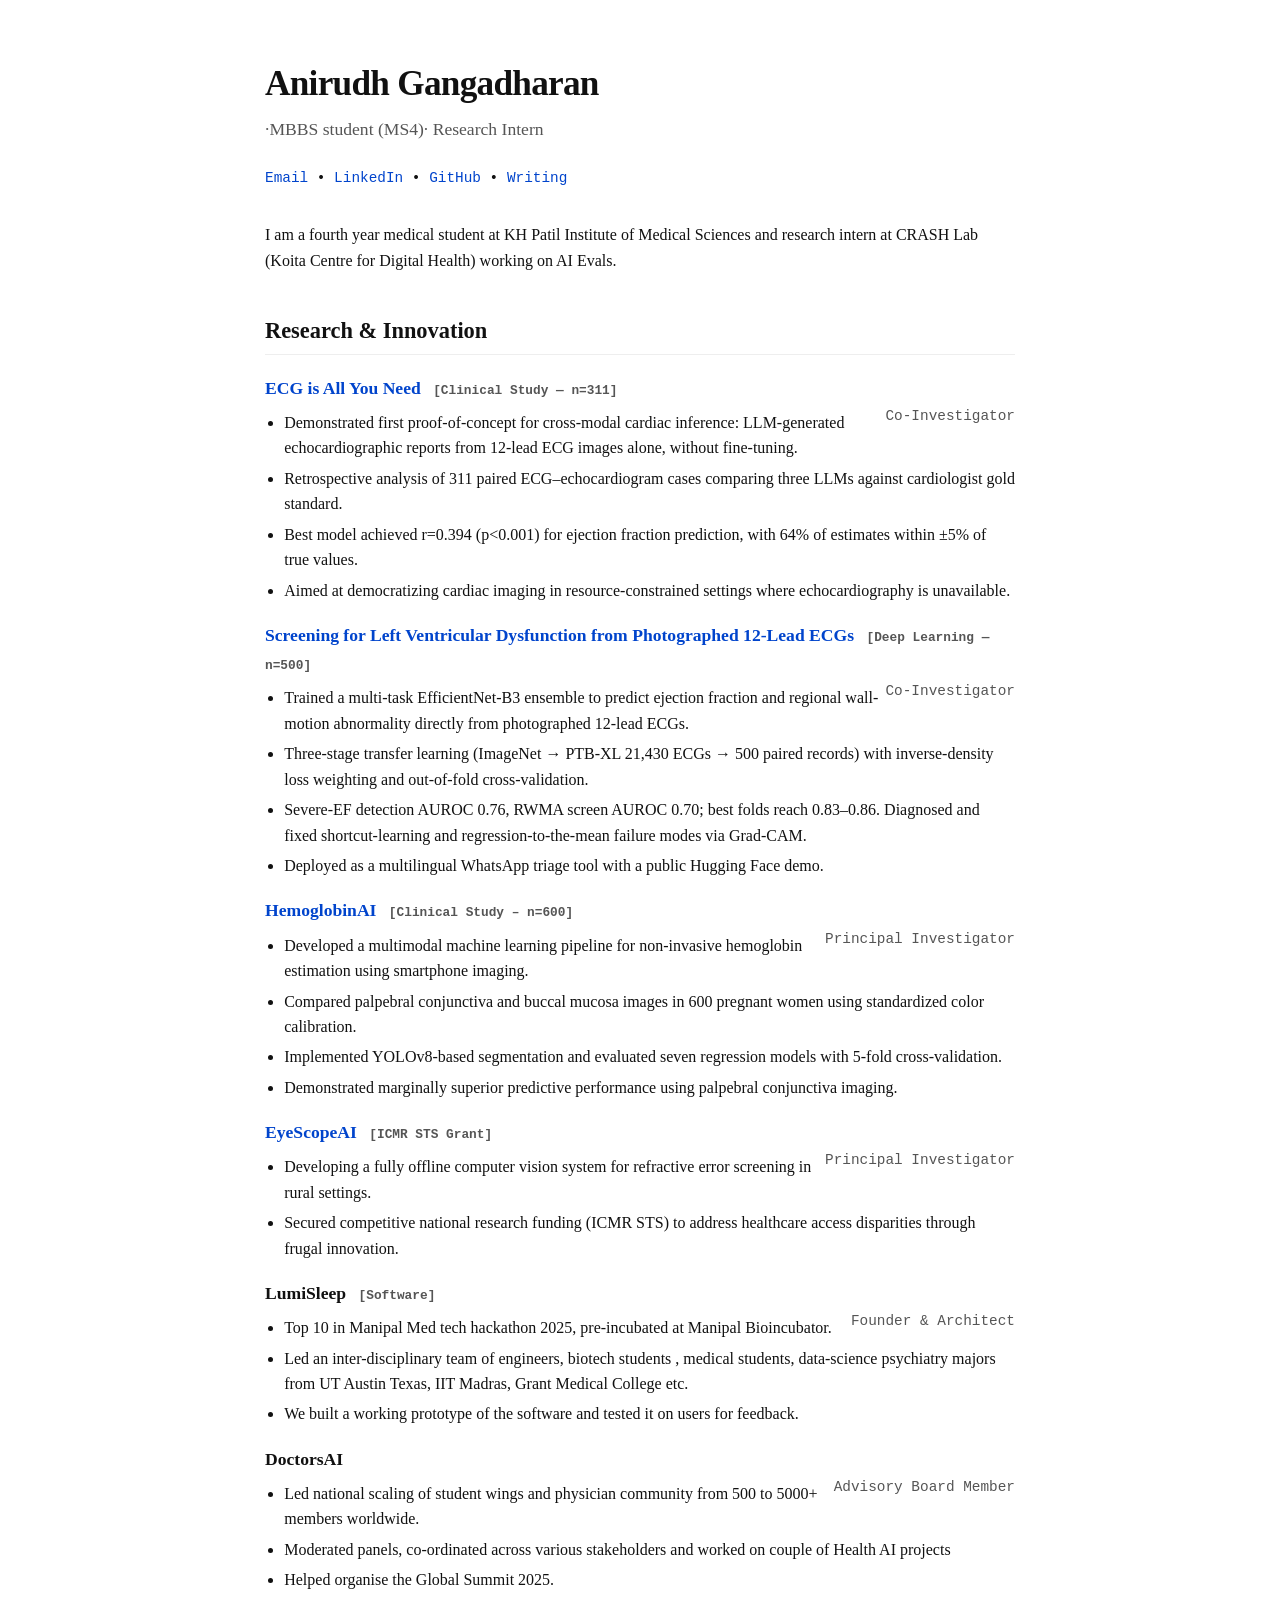
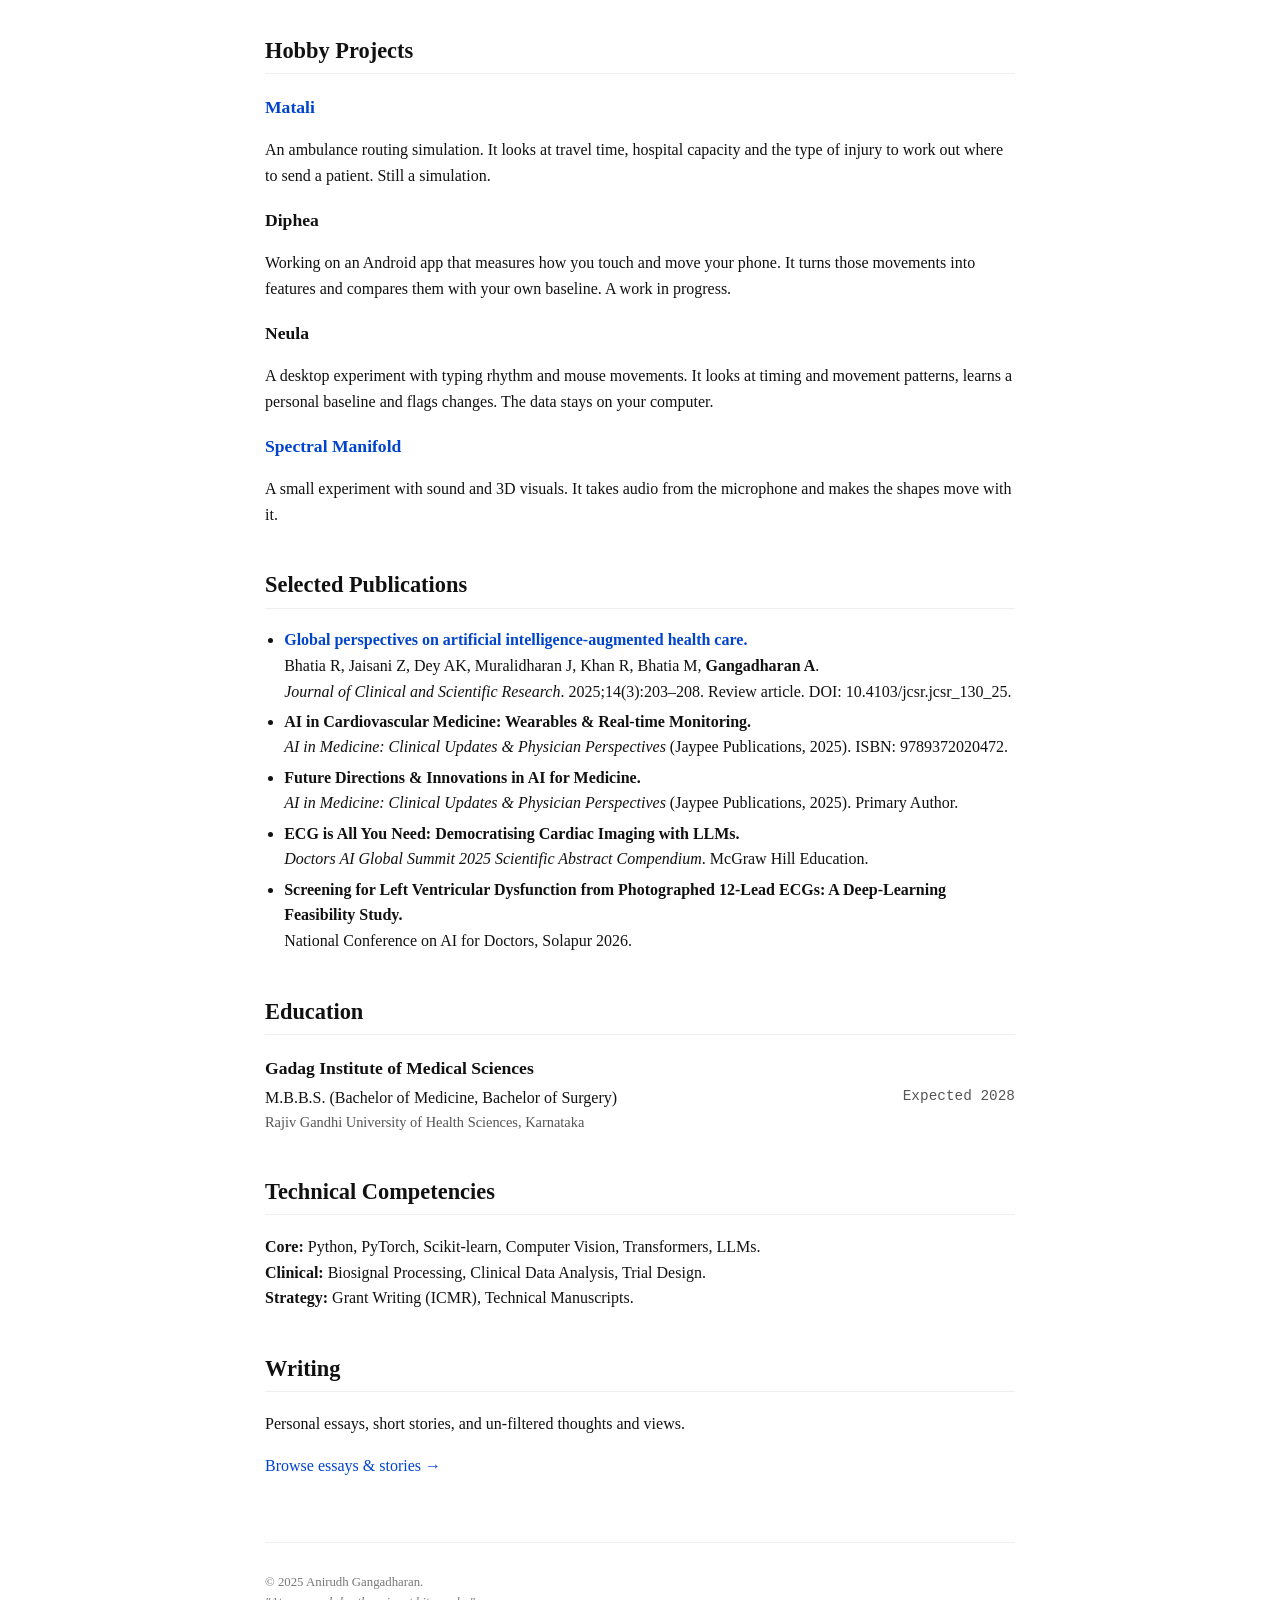
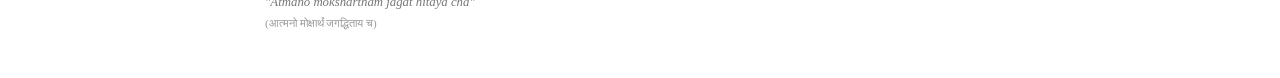
==== index.html @ 8920621c "Update index.html" ====
<!DOCTYPE html>
<html lang="en">
<head>
    <meta charset="UTF-8">
    <meta name="viewport" content="width=device-width, initial-scale=1.0">
    <title>Anirudh Gangadharan</title>
    <meta name="description" content="Medical Student-Researcher working at the intersection of AI, Biomedical Engineering, and Healthcare Innovation.">
    <style>
        /* The "Hacker Scientist" Stylesheet.
           Optimized for readability, speed, and brutalist elegance.
        */
        :root {
            --bg-color: #ffffff;
            --text-color: #111111;
            --link-color: #0044cc;
            --accent-color: #555555;
            --font-main: "Times New Roman", Times, serif; /* The academic standard */
            --font-mono: "Courier New", Courier, monospace;
            --max-width: 750px;
        }

        body {
            font-family: var(--font-main);
            line-height: 1.6;
            color: var(--text-color);
            background-color: var(--bg-color);
            max-width: var(--max-width);
            margin: 0 auto;
            padding: 2rem 1rem;
        }

        /* Typography Hierarchy */
        h1 { font-size: 2.2rem; margin-bottom: 0.2rem; letter-spacing: -0.02em; }
        h2 { font-size: 1.4rem; border-bottom: 1px solid #eee; padding-bottom: 0.3rem; margin-top: 2.5rem; }
        h3 { font-size: 1.1rem; margin-bottom: 0.2rem; font-weight: bold; }
        
        a { color: var(--link-color); text-decoration: none; }
        a:hover { text-decoration: underline; }

        .header-bio { font-size: 1.1rem; color: var(--accent-color); margin-bottom: 1.5rem; }
        .contact-info { font-family: var(--font-mono); font-size: 0.9rem; margin-bottom: 2rem; }
        
        /* List Styling */
        ul { padding-left: 1.2rem; margin-top: 0.5rem; }
        li { margin-bottom: 0.3rem; }
        
        .date { float: right; color: var(--accent-color); font-family: var(--font-mono); font-size: 0.9rem; }
        .project-tags { font-family: var(--font-mono); font-size: 0.8rem; color: var(--accent-color); margin-left: 0.5rem; }
        
        /* Mobile optimization */
        @media (max-width: 600px) {
            .date { float: none; display: block; margin-bottom: 0.2rem; }
            body { padding: 1rem; }
        }
    </style>
</head>
<body>

    <header>
        <h1>Anirudh Gangadharan</h1>
        <div class="header-bio">·MBBS student (MS4)· Research Intern </div>
        <div class="contact-info">
            <a href="/cdn-cgi/l/email-protection#e483858a8385808c8596858a858a8d9691808ca48389858d88ca878b89">Email</a> • 
            <a href="https://www.linkedin.com/in/anirudh-gangadharan/">LinkedIn</a> • 
            <a href="https://github.com/anirudhgangadharan">GitHub</a> •
            <a href="writing/">Writing</a>
        </div>
    </header>

    <section>
        <p>
            I am a fourth year medical student at KH Patil Institute of Medical Sciences and research intern at CRASH Lab (Koita Centre for Digital Health) working on AI Evals.
        </p>
    </section>

    <section>
        <h2>Research & Innovation</h2>

         <div class="item">
            <h3>
                <a href="https://anirudhgangadharan.github.io/ecg-echo/" target="_blank">
                    ECG is All You Need
                </a>
                <span class="project-tags">[Clinical Study — n=311]</span>
            </h3>
            <span class="date">Co-Investigator</span>
            <ul>
                <li>Demonstrated first proof-of-concept for cross-modal cardiac inference: LLM-generated echocardiographic reports from 12-lead ECG images alone, without fine-tuning.</li>
                <li>Retrospective analysis of 311 paired ECG–echocardiogram cases comparing three LLMs against cardiologist gold standard.</li>
                <li>Best model achieved r=0.394 (p&lt;0.001) for ejection fraction prediction, with 64% of estimates within ±5% of true values.</li>
                <li>Aimed at democratizing cardiac imaging in resource-constrained settings where echocardiography is unavailable.</li>
            </ul>
        </div>

        <div class="item">
            <h3>
                <a href="https://anirudhgangadharan.github.io/ecg-echo-dl/" target="_blank">
                    Screening for Left Ventricular Dysfunction from Photographed 12-Lead ECGs
                </a>
                <span class="project-tags">[Deep Learning — n=500]</span>
            </h3>
            <span class="date">Co-Investigator</span>
            <ul>
                <li>Trained a multi-task EfficientNet-B3 ensemble to predict ejection fraction and regional wall-motion abnormality directly from photographed 12-lead ECGs.</li>
                <li>Three-stage transfer learning (ImageNet → PTB-XL 21,430 ECGs → 500 paired records) with inverse-density loss weighting and out-of-fold cross-validation.</li>
                <li>Severe-EF detection AUROC 0.76, RWMA screen AUROC 0.70; best folds reach 0.83–0.86. Diagnosed and fixed shortcut-learning and regression-to-the-mean failure modes via Grad-CAM.</li>
                <li>Deployed as a multilingual WhatsApp triage tool with a public Hugging Face demo.</li>
            </ul>
        </div>
        
       <div class="item">
            <h3>
                <a href="https://anirudhgangadharan.github.io/hemoglobin-ai/" target="_blank">
                    HemoglobinAI
                </a>
                <span class="project-tags">[Clinical Study – n=600]</span>
            </h3>
            <span class="date">Principal Investigator</span>
            <ul>
                <li>Developed a multimodal machine learning pipeline for non-invasive hemoglobin estimation using smartphone imaging.</li>
                <li>Compared palpebral conjunctiva and buccal mucosa images in 600 pregnant women using standardized color calibration.</li>
                <li>Implemented YOLOv8-based segmentation and evaluated seven regression models with 5-fold cross-validation.</li>
                <li>Demonstrated marginally superior predictive performance using palpebral conjunctiva imaging.</li>
            </ul>
        </div>    
    
        
        <div class="item">
            <h3>
                <a href="https://anirudhgangadharan.github.io/eyescope-ai-research/" target="_blank">
                EyeScopeAI
                </a>
                <span class="project-tags">[ICMR STS Grant]</span>
            </h3>

            <span class="date">Principal Investigator</span>
            <ul>
                <li>Developing a fully offline computer vision system for refractive error screening in rural settings.</li>
                <li>Secured competitive national research funding (ICMR STS) to address healthcare access disparities through frugal innovation.</li>
            </ul>
        </div>

        

        <div class="item">
            <h3>LumiSleep <span class="project-tags">[Software]</span></h3>
            <span class="date">Founder & Architect</span>
            <ul>
                <li>Top 10 in Manipal Med tech hackathon 2025, pre-incubated at Manipal Bioincubator.</li>
                <li>Led an inter-disciplinary team of engineers, biotech students , medical students, data-science psychiatry majors from UT Austin Texas, IIT Madras, Grant Medical College etc. </li>
                <li> We built a working prototype of the software and tested it on users for feedback.</li>                
            </ul>
        </div>

        <div class="item">
            <h3>DoctorsAI</h3>
            <span class="date">Advisory Board Member</span>
            <ul>
                <li>Led national scaling of student wings and physician community from 500 to 5000+ members worldwide.</li>
                <li>Moderated panels, co-ordinated across various stakeholders and worked on couple of Health AI projects</li>
                <li>Helped organise the Global Summit 2025.</li>
            </ul>
        </div>
    </section>

    <section aria-labelledby="hobby-projects-heading">
        <h2 id="hobby-projects-heading">Hobby Projects</h2>

        <div class="item">
            <h3><a href="https://github.com/anirudhgangadharan/matali">Matali</a></h3>
            <p>
                An ambulance routing simulation. It looks at travel time, hospital capacity
                and the type of injury to work out where to send a patient. Still a simulation.
            </p>
        </div>

        <div class="item">
            <h3>Diphea</h3>
            <p>
                Working on an Android app that measures how you touch and move your phone.
                It turns those movements into features and compares them with your own baseline.
                A work in progress.
            </p>
        </div>

        <div class="item">
            <h3>Neula</h3>
            <p>
                A desktop experiment with typing rhythm and mouse movements. It looks at
                timing and movement patterns, learns a personal baseline and flags changes.
                The data stays on your computer.
            </p>
        </div>

        <div class="item">
            <h3><a href="https://github.com/anirudhgangadharan/spectral-manifold">Spectral Manifold</a></h3>
            <p>
                A small experiment with sound and 3D visuals. It takes audio from the
                microphone and makes the shapes move with it.
            </p>
        </div>
    </section>

    <section>
        <h2>Selected Publications</h2>
        <ul>
            <li>
                <strong><a href="https://doi.org/10.4103/jcsr.jcsr_130_25">Global perspectives on artificial intelligence-augmented health care.</a></strong><br>
                Bhatia R, Jaisani Z, Dey AK, Muralidharan J, Khan R, Bhatia M, <strong>Gangadharan A</strong>.<br>
                <em>Journal of Clinical and Scientific Research</em>. 2025;14(3):203&ndash;208. Review article. DOI: 10.4103/jcsr.jcsr_130_25.
            </li>
            <li>
                <strong>AI in Cardiovascular Medicine: Wearables & Real-time Monitoring.</strong><br>
                <em>AI in Medicine: Clinical Updates & Physician Perspectives</em> (Jaypee Publications, 2025). ISBN: 9789372020472.  
            </li>
            <li>
                <strong>Future Directions & Innovations in AI for Medicine.</strong><br>
                <em>AI in Medicine: Clinical Updates & Physician Perspectives</em> (Jaypee Publications, 2025). Primary Author. 
            </li>
            <li>
                <strong>ECG is All You Need: Democratising Cardiac Imaging with LLMs.</strong><br>
                <em>Doctors AI Global Summit 2025 Scientific Abstract Compendium</em>. McGraw Hill Education.  
            </li>
            <li>
                <strong>Screening for Left Ventricular Dysfunction from Photographed 12-Lead ECGs: A Deep-Learning Feasibility Study.</strong><br>
                National Conference on AI for Doctors, Solapur 2026.
            </li>
        </ul>
    </section>

    <section>
        <h2>Education</h2>
        <div class="item">
            <h3>Gadag Institute of Medical Sciences</h3>
            <span class="date">Expected 2028</span>
            <div>M.B.B.S. (Bachelor of Medicine, Bachelor of Surgery)</div>
            <div style="font-size: 0.9rem; color: #555;">Rajiv Gandhi University of Health Sciences, Karnataka </div>
        </div>
    </section>

    <section>
        <h2>Technical Competencies</h2>
        <p>
            <strong>Core:</strong> Python, PyTorch, Scikit-learn, Computer Vision, Transformers, LLMs.<br>
            <strong>Clinical:</strong> Biosignal Processing, Clinical Data Analysis, Trial Design.<br>
            <strong>Strategy:</strong> Grant Writing (ICMR), Technical Manuscripts.
        </p>
    </section>

    <section aria-labelledby="writing-heading">
        <h2 id="writing-heading">Writing</h2>
        <p>Personal essays, short stories, and un-filtered thoughts and views.</p>
        <p><a href="writing/">Browse essays &amp; stories &rarr;</a></p>
    </section>

    <footer style="margin-top: 4rem; border-top: 1px solid #eee; padding-top: 1rem; font-size: 0.8rem; color: #777;">
        <p>
            &copy; 2025 Anirudh Gangadharan. 
            <br>
            <span style="font-family: 'Times New Roman', serif; font-style: italic;">
                "Atmano mokshartham jagat hitaya cha"
            </span>
            <br>
            <span style="font-size: 0.7rem; color: #999;">
                (आत्मनो मोक्षार्थं जगद्धिताय च)
            </span>
        </p>
    </footer>
</body>
</html>
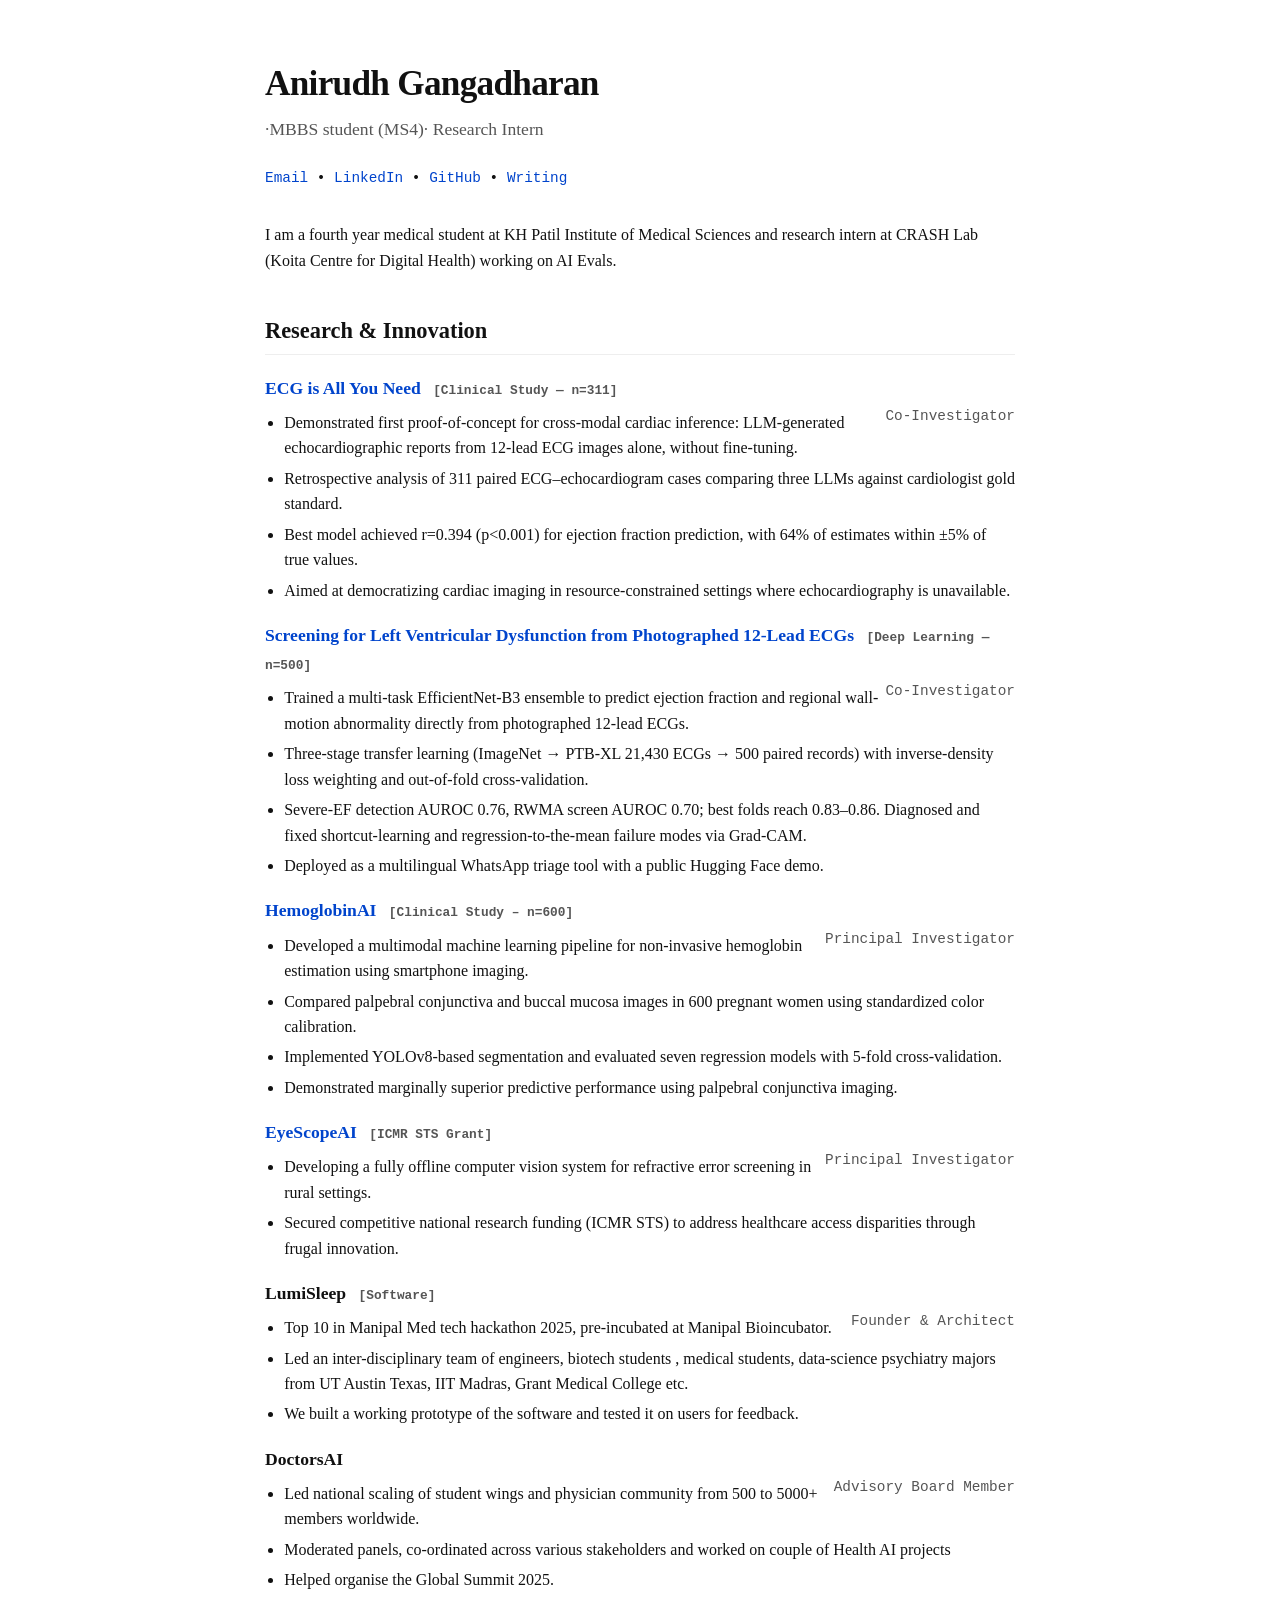
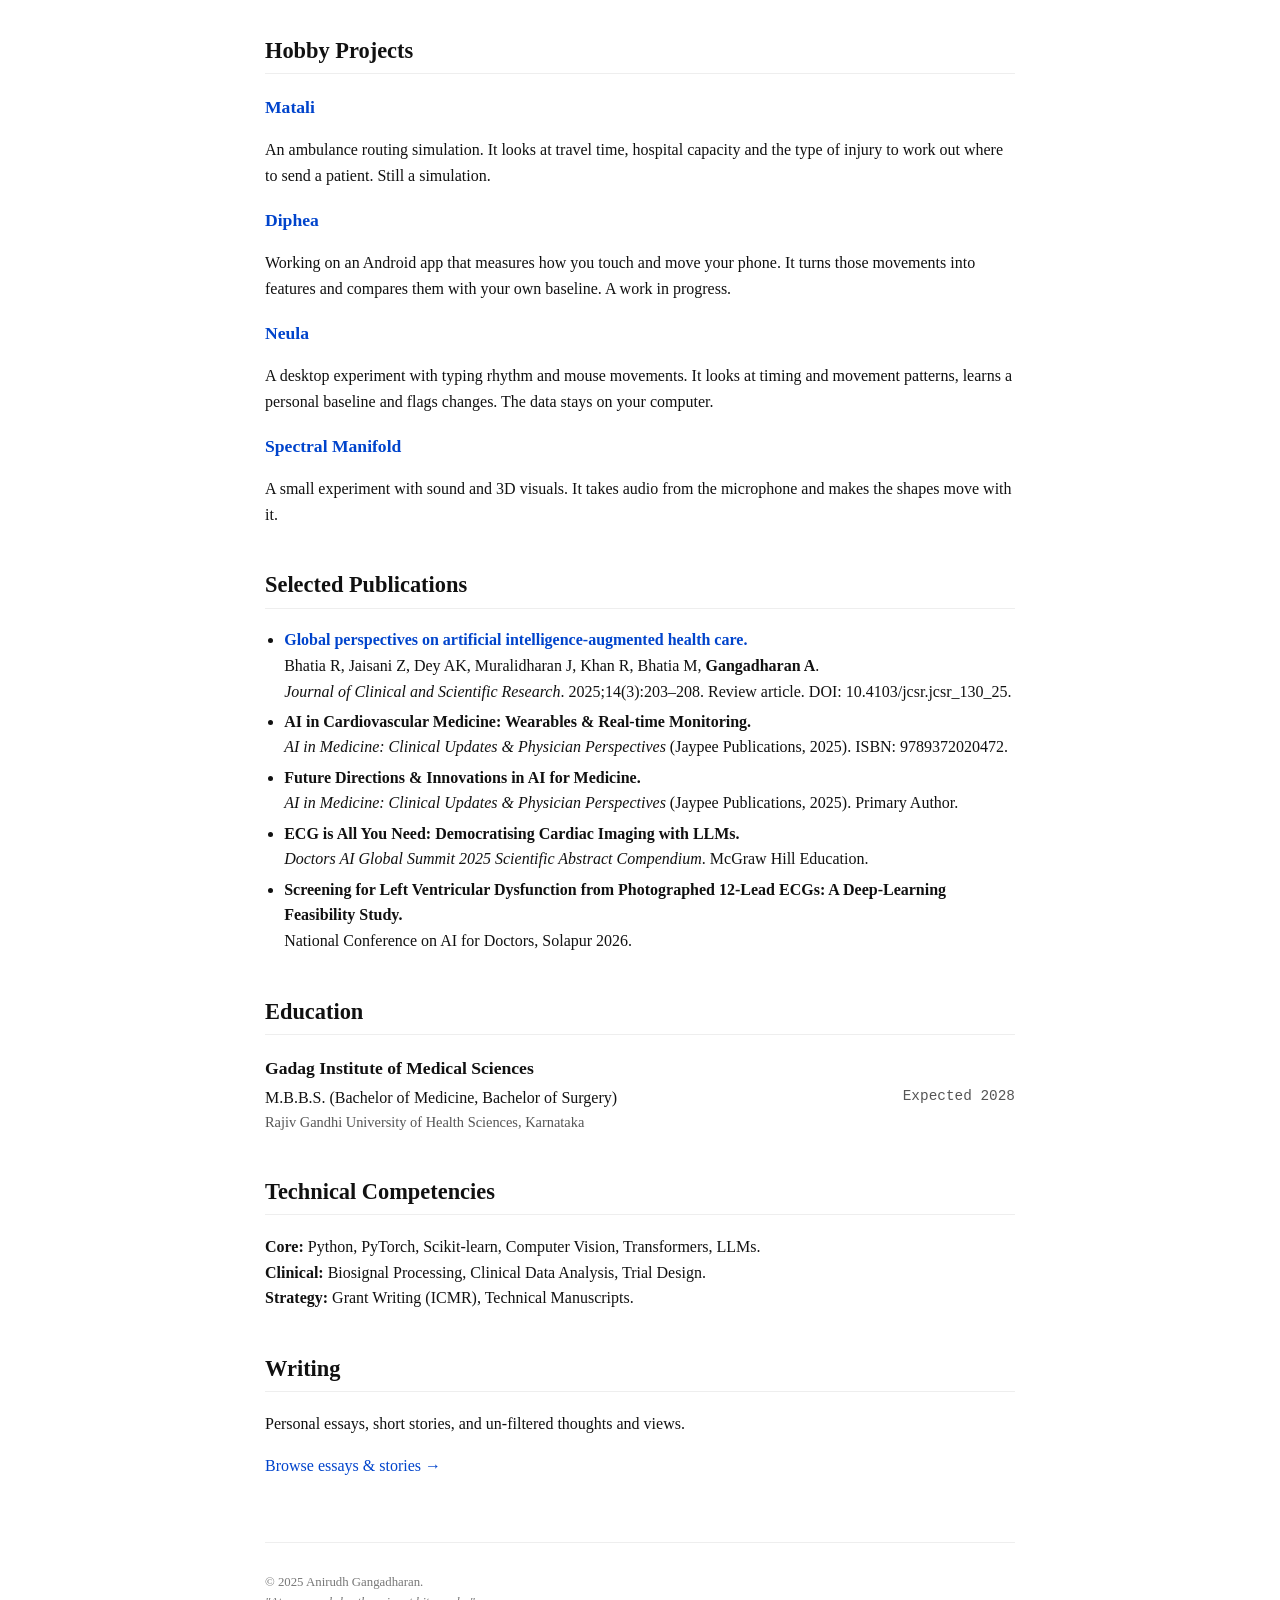
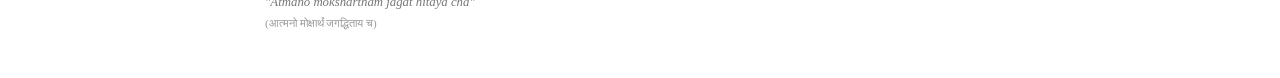
==== commit 60bb385c: "Update index.html" ====
--- a/index.html
+++ b/index.html
@@ -6,9 +6,7 @@
     <title>Anirudh Gangadharan</title>
     <meta name="description" content="Medical Student-Researcher working at the intersection of AI, Biomedical Engineering, and Healthcare Innovation.">
     <style>
-        /* The "Hacker Scientist" Stylesheet.
-           Optimized for readability, speed, and brutalist elegance.
-        */
+
         :root {
             --bg-color: #ffffff;
             --text-color: #111111;
@@ -175,7 +173,7 @@
         </div>
 
         <div class="item">
-            <h3>Diphea</h3>
+            <h3><a href = "https://github.com/anirudhgangadharan/diphea">Diphea</a></h3>
             <p>
                 Working on an Android app that measures how you touch and move your phone.
                 It turns those movements into features and compares them with your own baseline.
@@ -184,7 +182,7 @@
         </div>
 
         <div class="item">
-            <h3>Neula</h3>
+            <h3><a href = "https://github.com/anirudhgangadharan/neula">Neula</a></h3>
             <p>
                 A desktop experiment with typing rhythm and mouse movements. It looks at
                 timing and movement patterns, learns a personal baseline and flags changes.
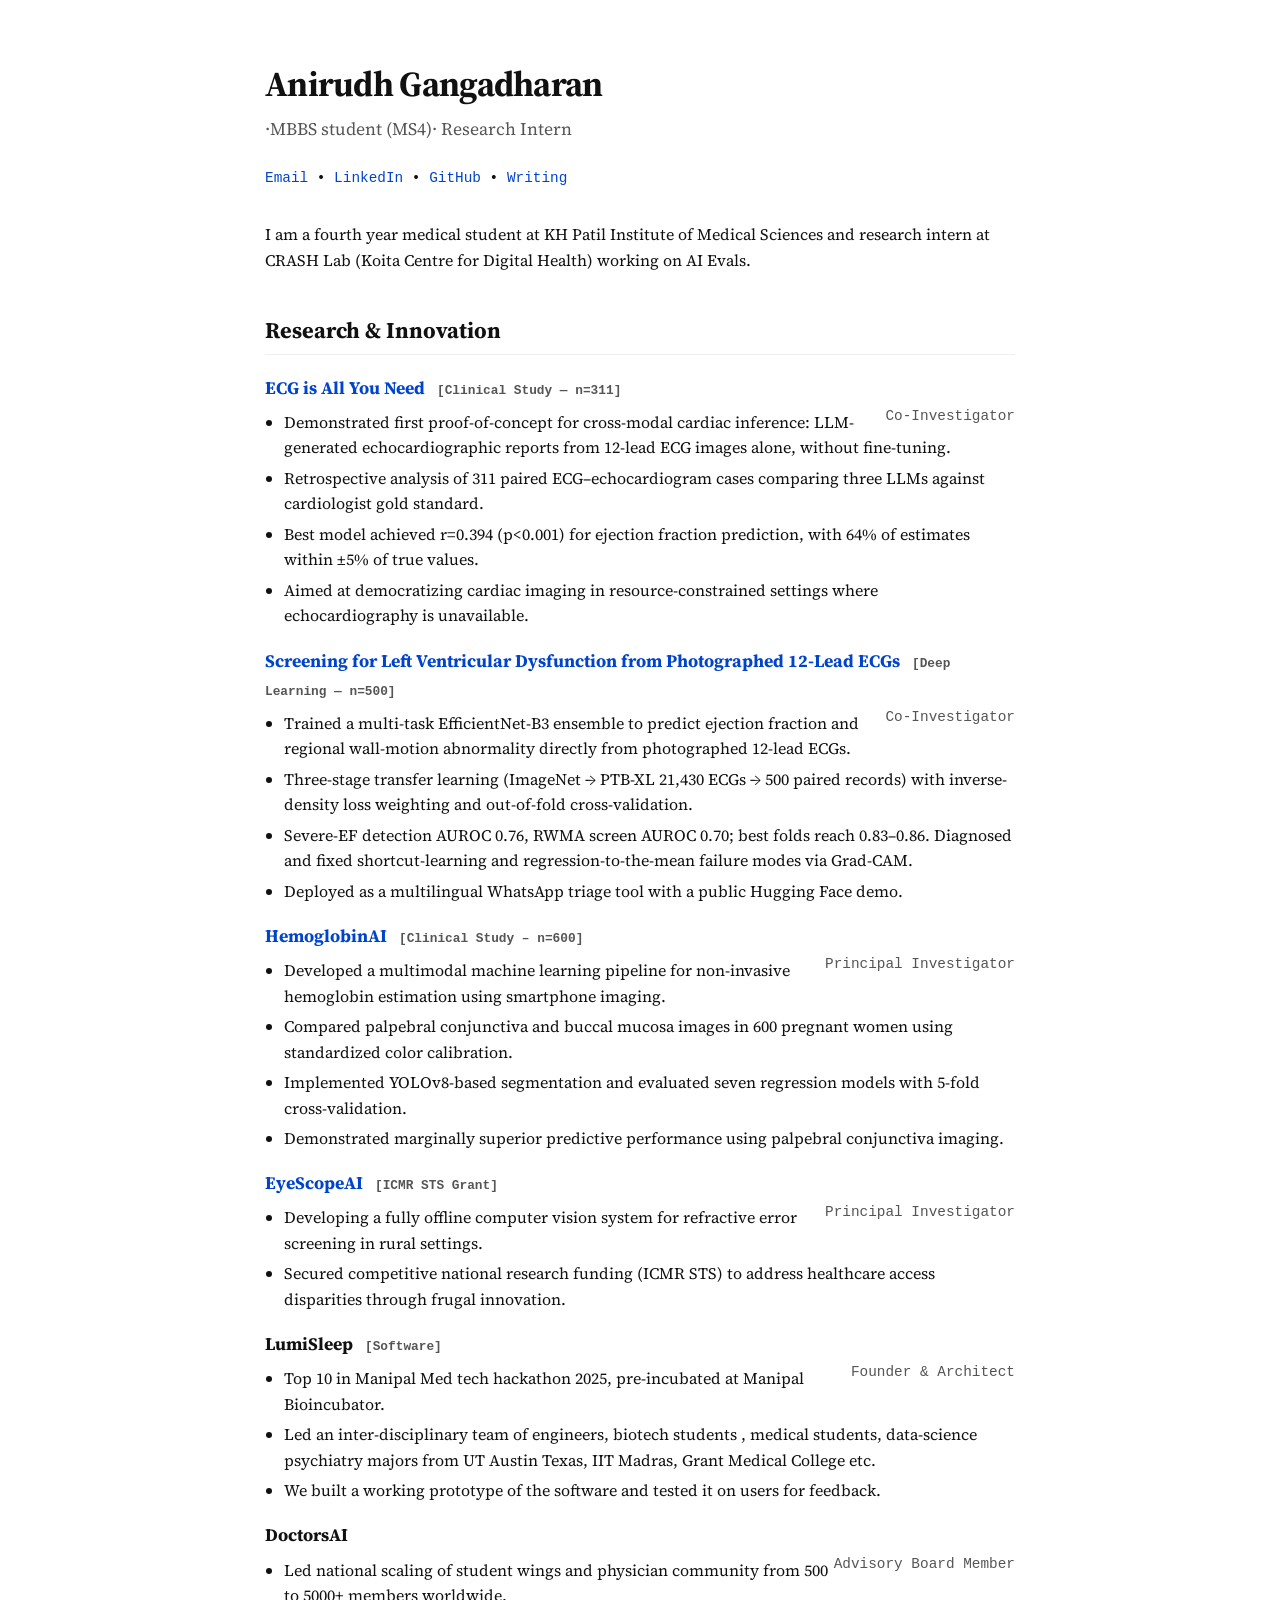
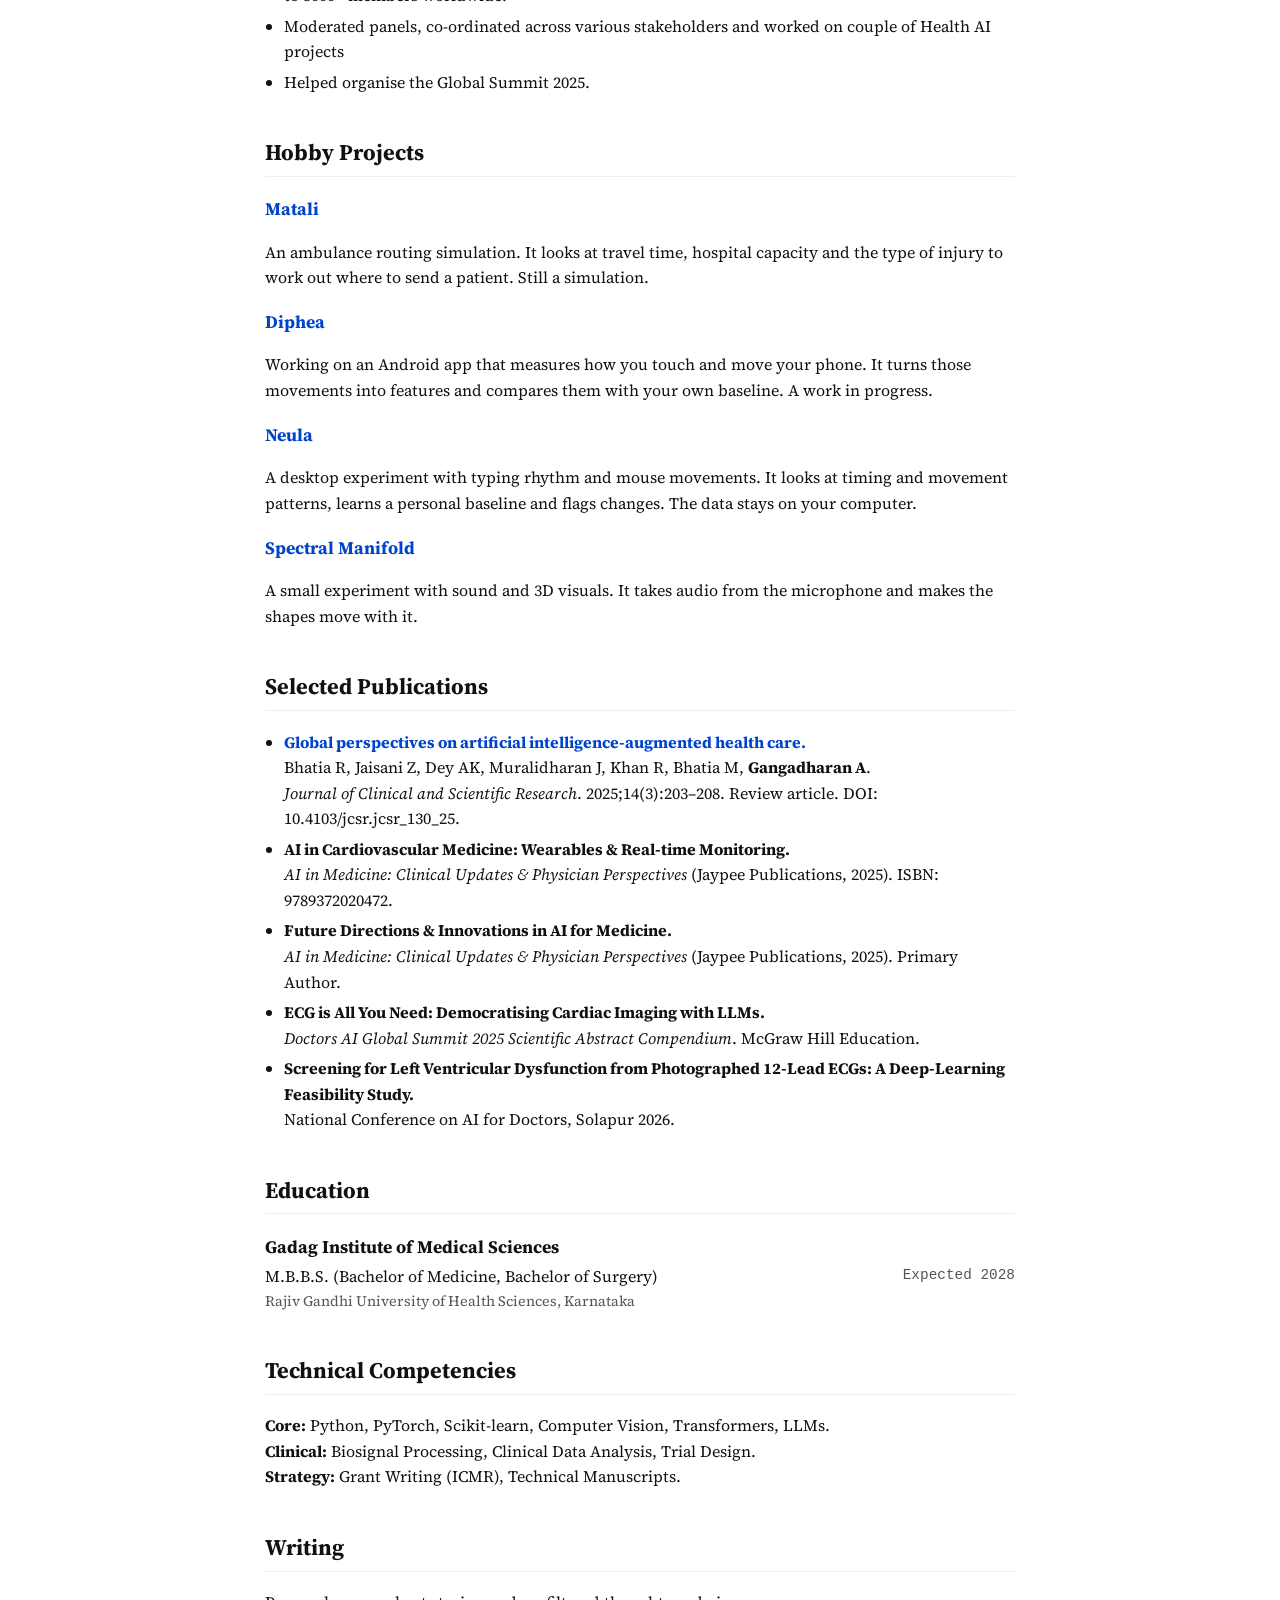
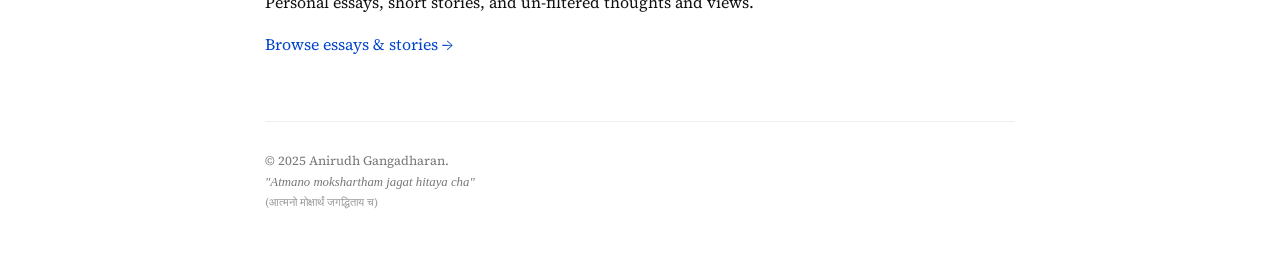
==== commit 4d47b27e: "Update index.html" ====
--- a/index.html
+++ b/index.html
@@ -6,13 +6,14 @@
     <title>Anirudh Gangadharan</title>
     <meta name="description" content="Medical Student-Researcher working at the intersection of AI, Biomedical Engineering, and Healthcare Innovation.">
     <style>
+        @import url('https://fonts.googleapis.com/css2?family=Source+Serif+4:wght@400;600;700&display=swap');
 
         :root {
             --bg-color: #ffffff;
             --text-color: #111111;
             --link-color: #0044cc;
             --accent-color: #555555;
-            --font-main: "Times New Roman", Times, serif; /* The academic standard */
+            --font-main: "Source Serif 4", Georgia, serif;  
             --font-mono: "Courier New", Courier, monospace;
             --max-width: 750px;
         }
@@ -45,7 +46,6 @@
         .date { float: right; color: var(--accent-color); font-family: var(--font-mono); font-size: 0.9rem; }
         .project-tags { font-family: var(--font-mono); font-size: 0.8rem; color: var(--accent-color); margin-left: 0.5rem; }
         
-        /* Mobile optimization */
         @media (max-width: 600px) {
             .date { float: none; display: block; margin-bottom: 0.2rem; }
             body { padding: 1rem; }
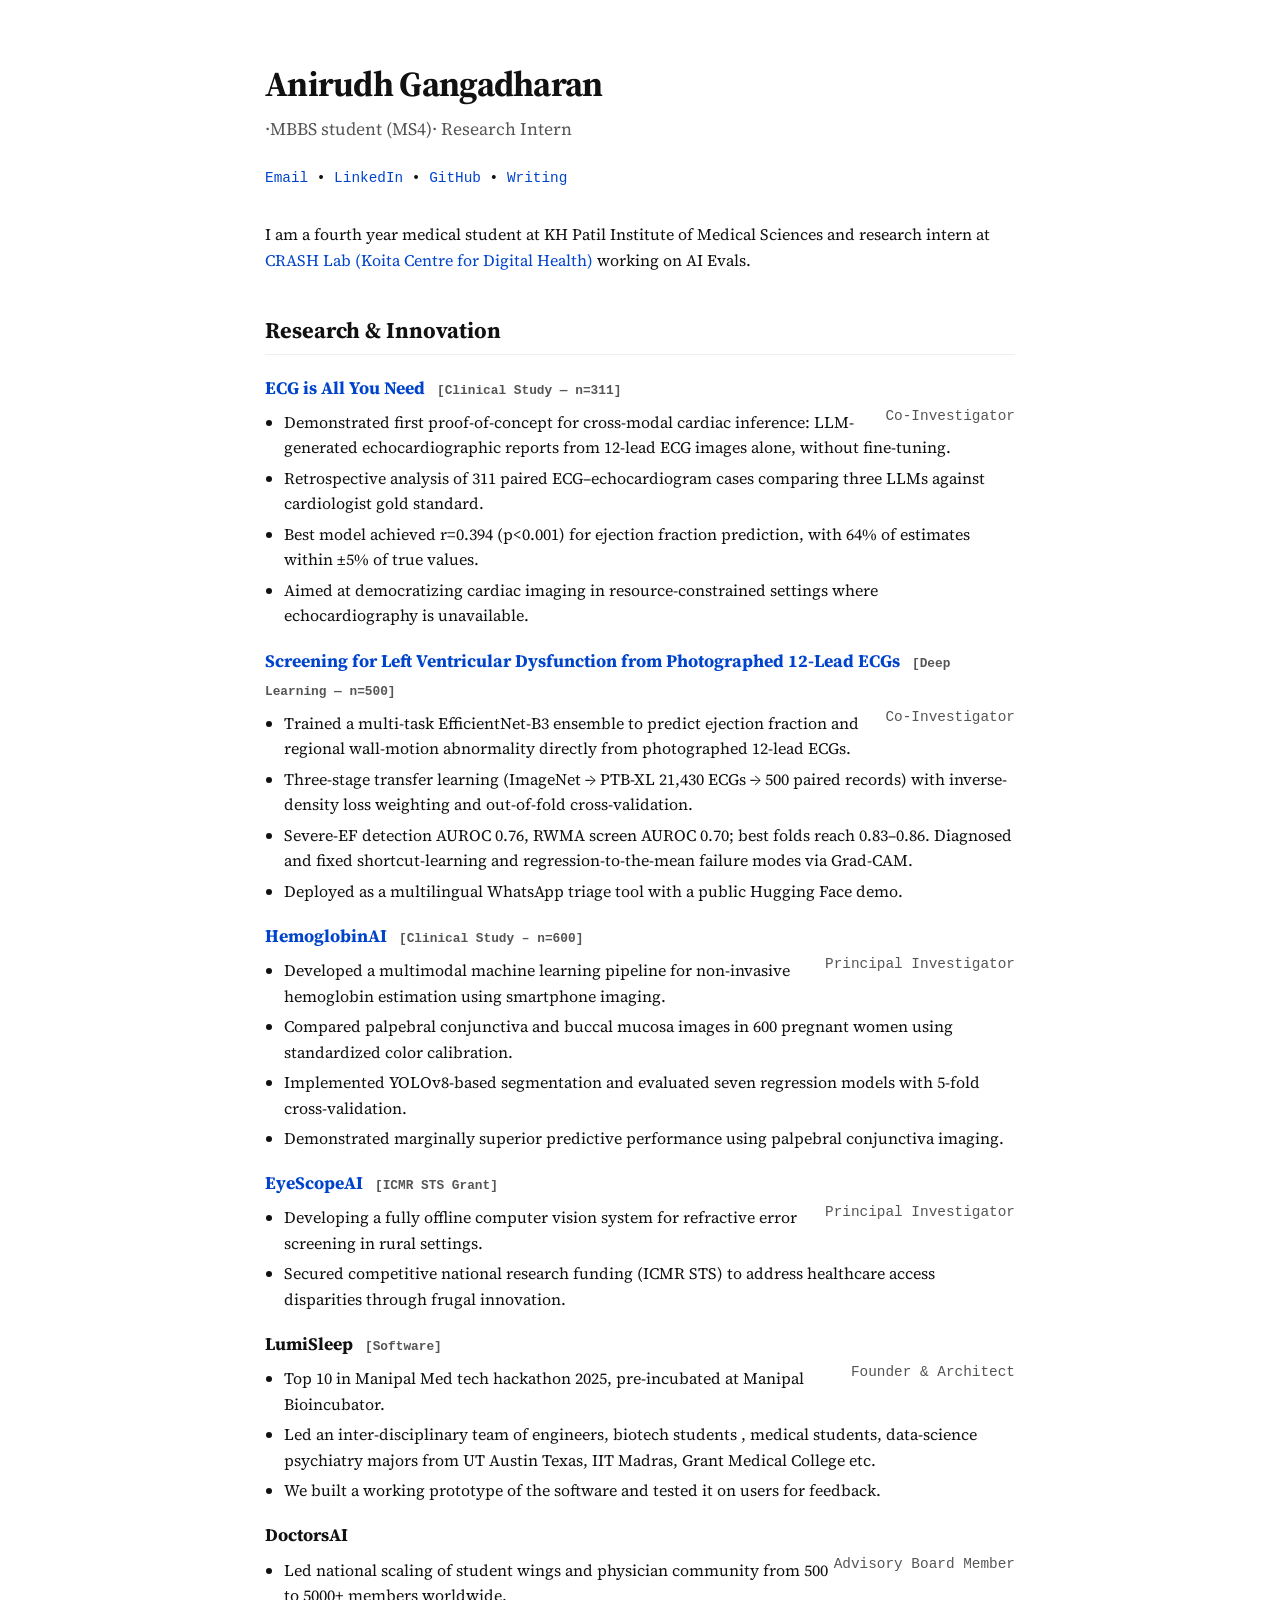
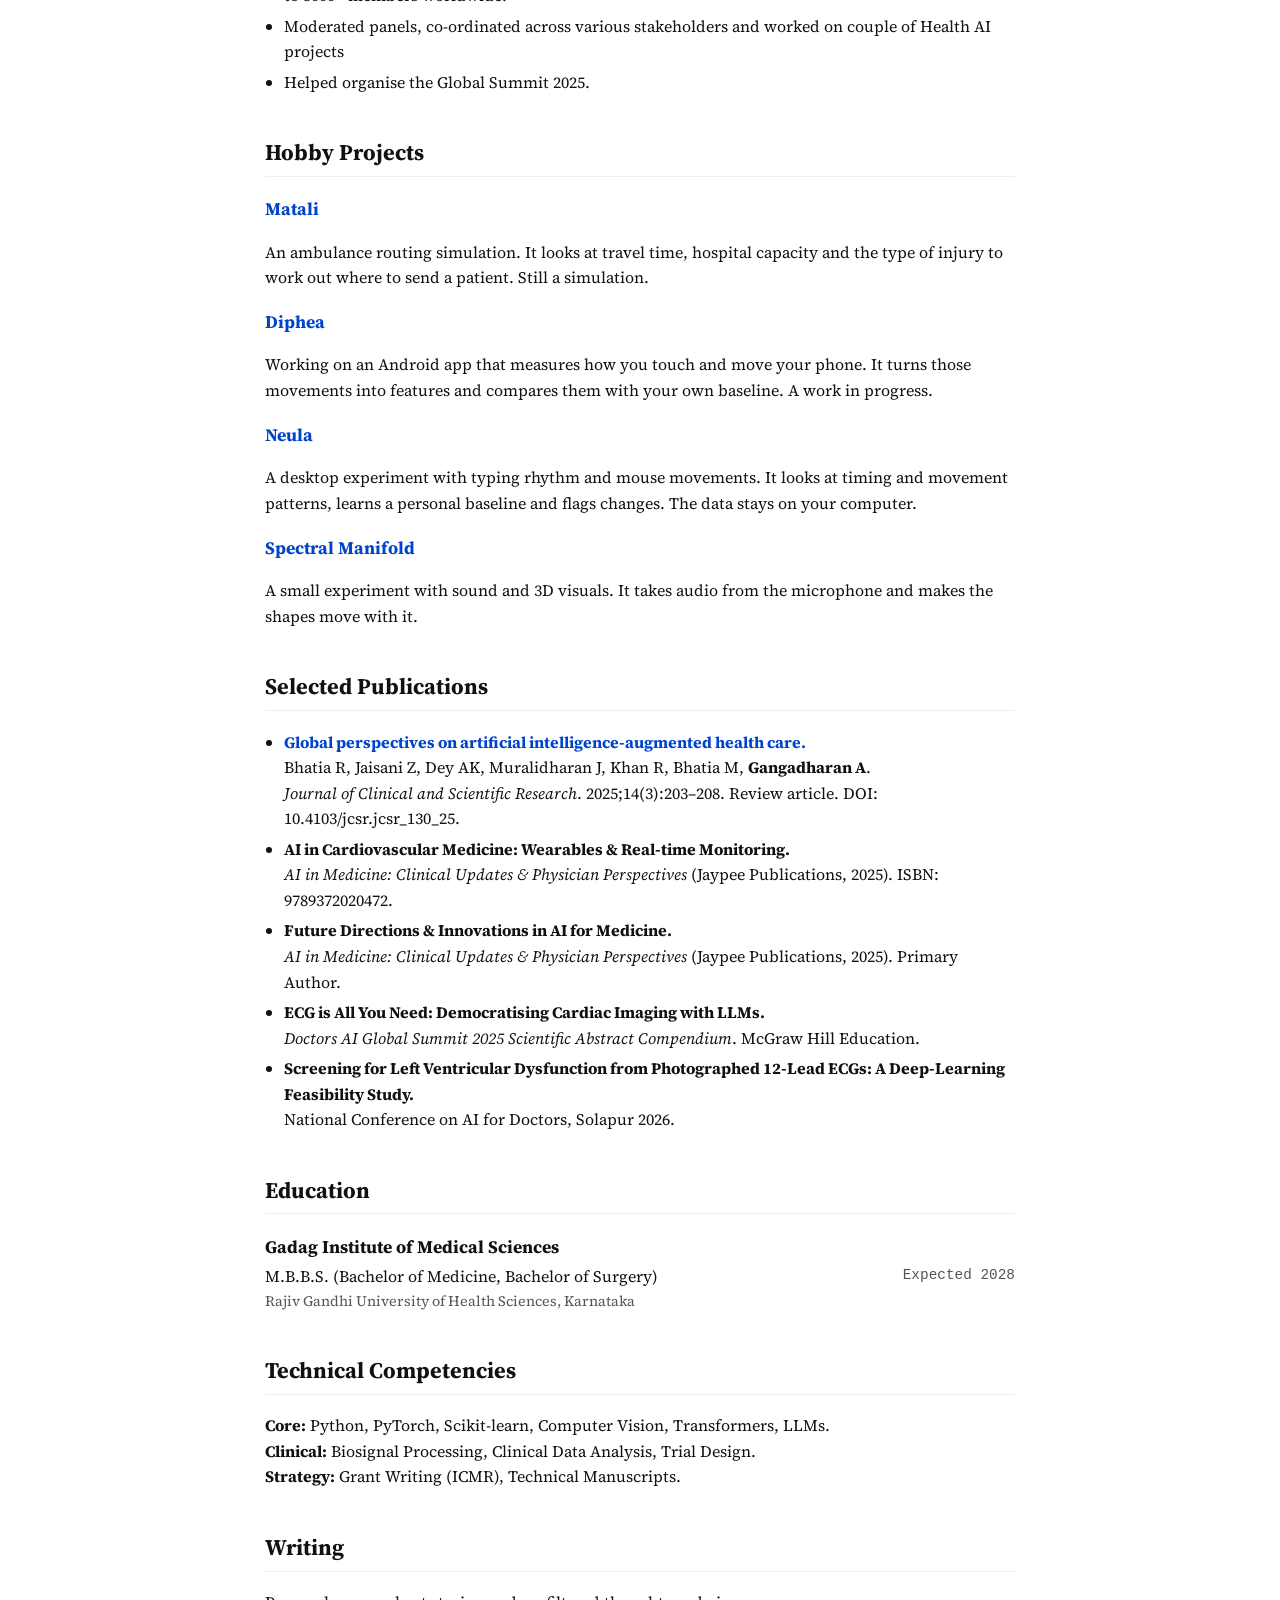
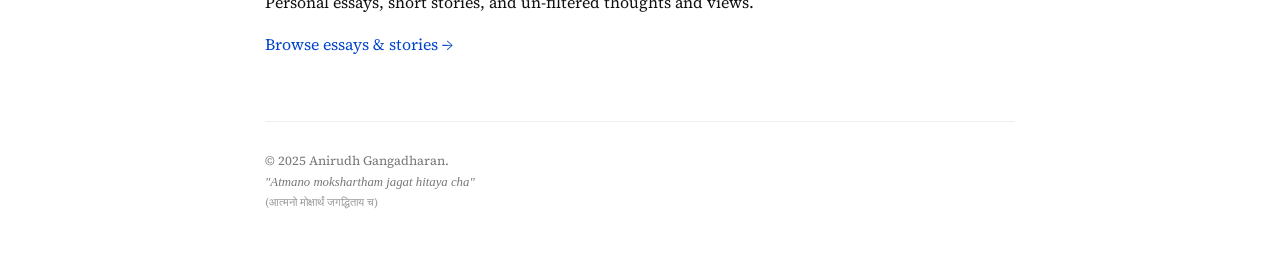
==== commit 82978f4c: "Update index.html" ====
--- a/index.html
+++ b/index.html
@@ -67,7 +67,7 @@
 
     <section>
         <p>
-            I am a fourth year medical student at KH Patil Institute of Medical Sciences and research intern at CRASH Lab (Koita Centre for Digital Health) working on AI Evals.
+            I am a fourth year medical student at KH Patil Institute of Medical Sciences and research intern at <a href = "http://crashlab.in/" target= "_blank" rel = "noopener"> CRASH Lab </a> <a href = "https://kcdha.ashoka.edu.in/" target = "_blank" rel="noopener" >(Koita Centre for Digital Health)</a> working on AI Evals.
         </p>
     </section>
 
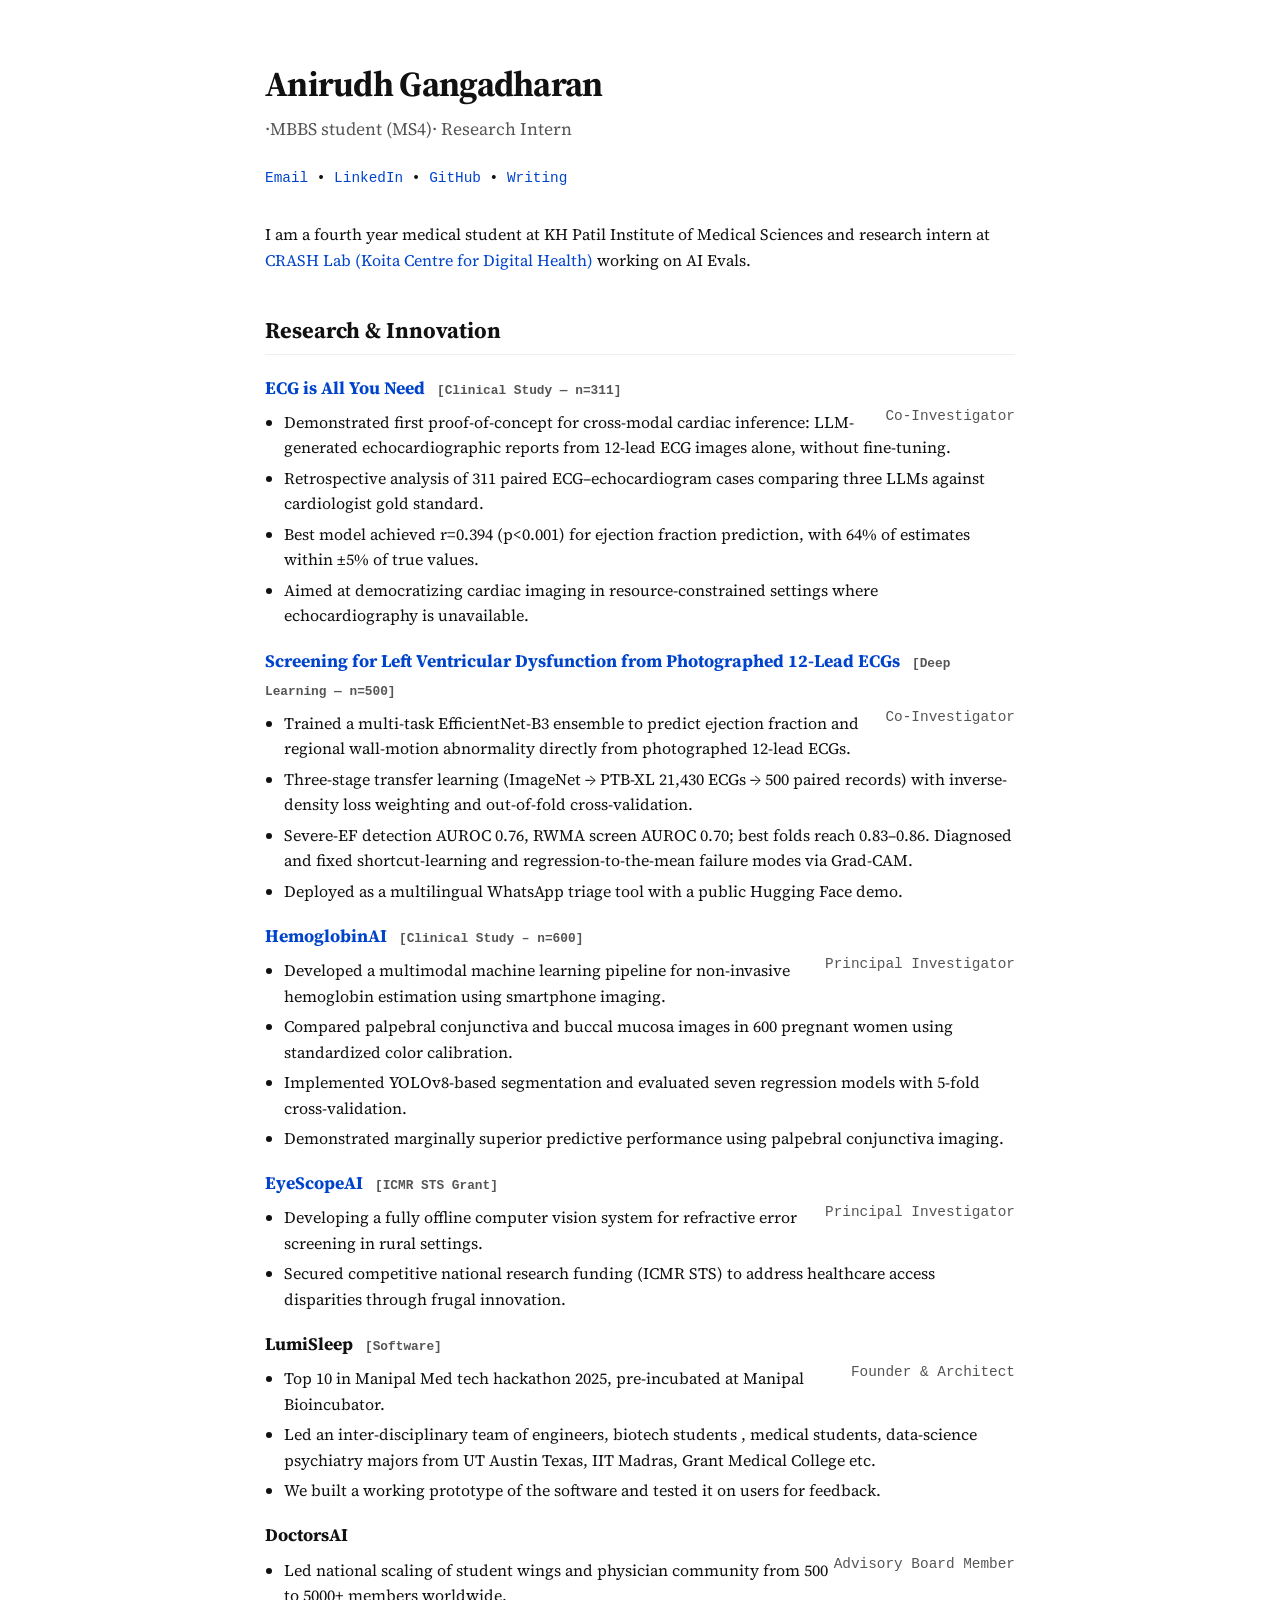
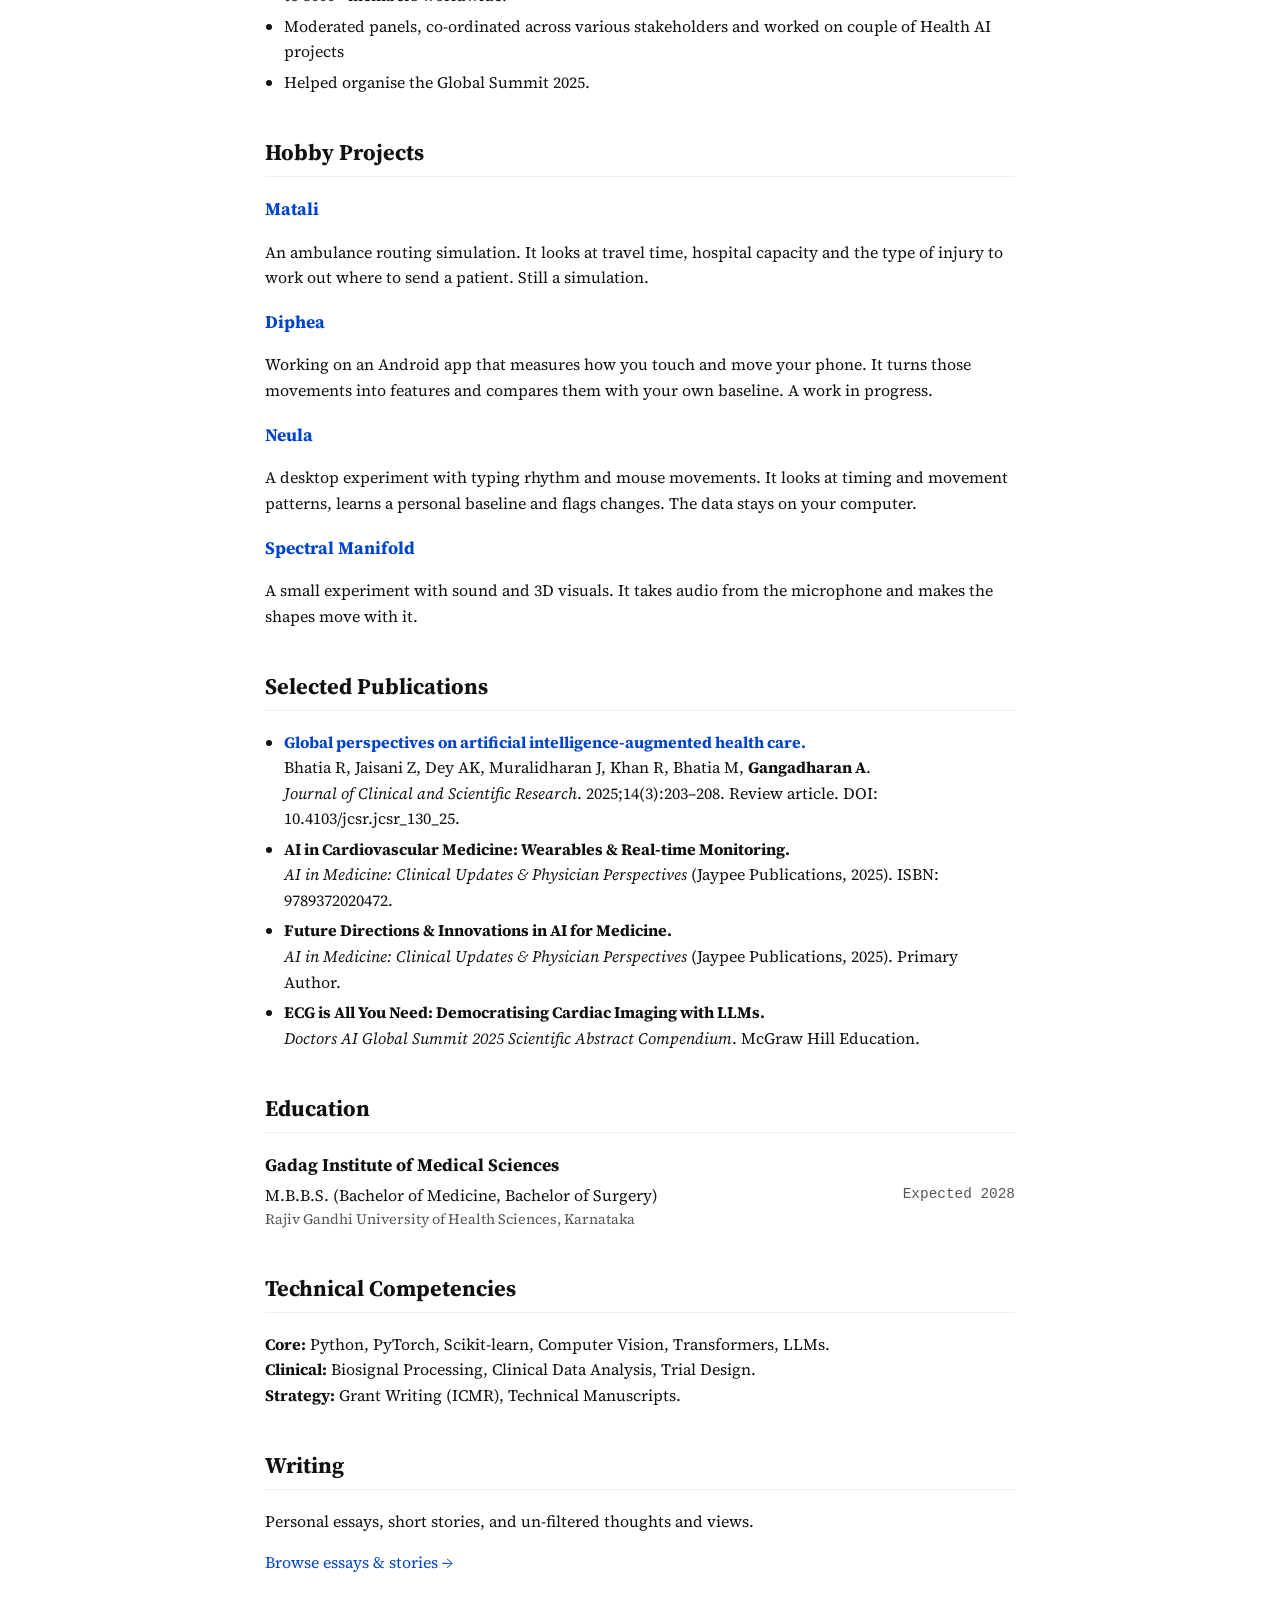
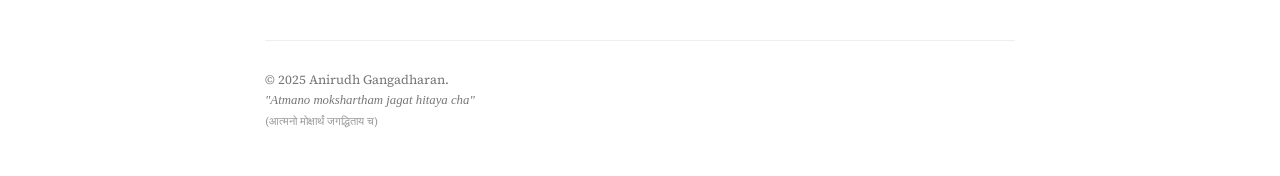
==== commit 5efc11da: "Update index.html" ====
--- a/index.html
+++ b/index.html
@@ -218,10 +218,6 @@
             <li>
                 <strong>ECG is All You Need: Democratising Cardiac Imaging with LLMs.</strong><br>
                 <em>Doctors AI Global Summit 2025 Scientific Abstract Compendium</em>. McGraw Hill Education.  
-            </li>
-            <li>
-                <strong>Screening for Left Ventricular Dysfunction from Photographed 12-Lead ECGs: A Deep-Learning Feasibility Study.</strong><br>
-                National Conference on AI for Doctors, Solapur 2026.
             </li>
         </ul>
     </section>
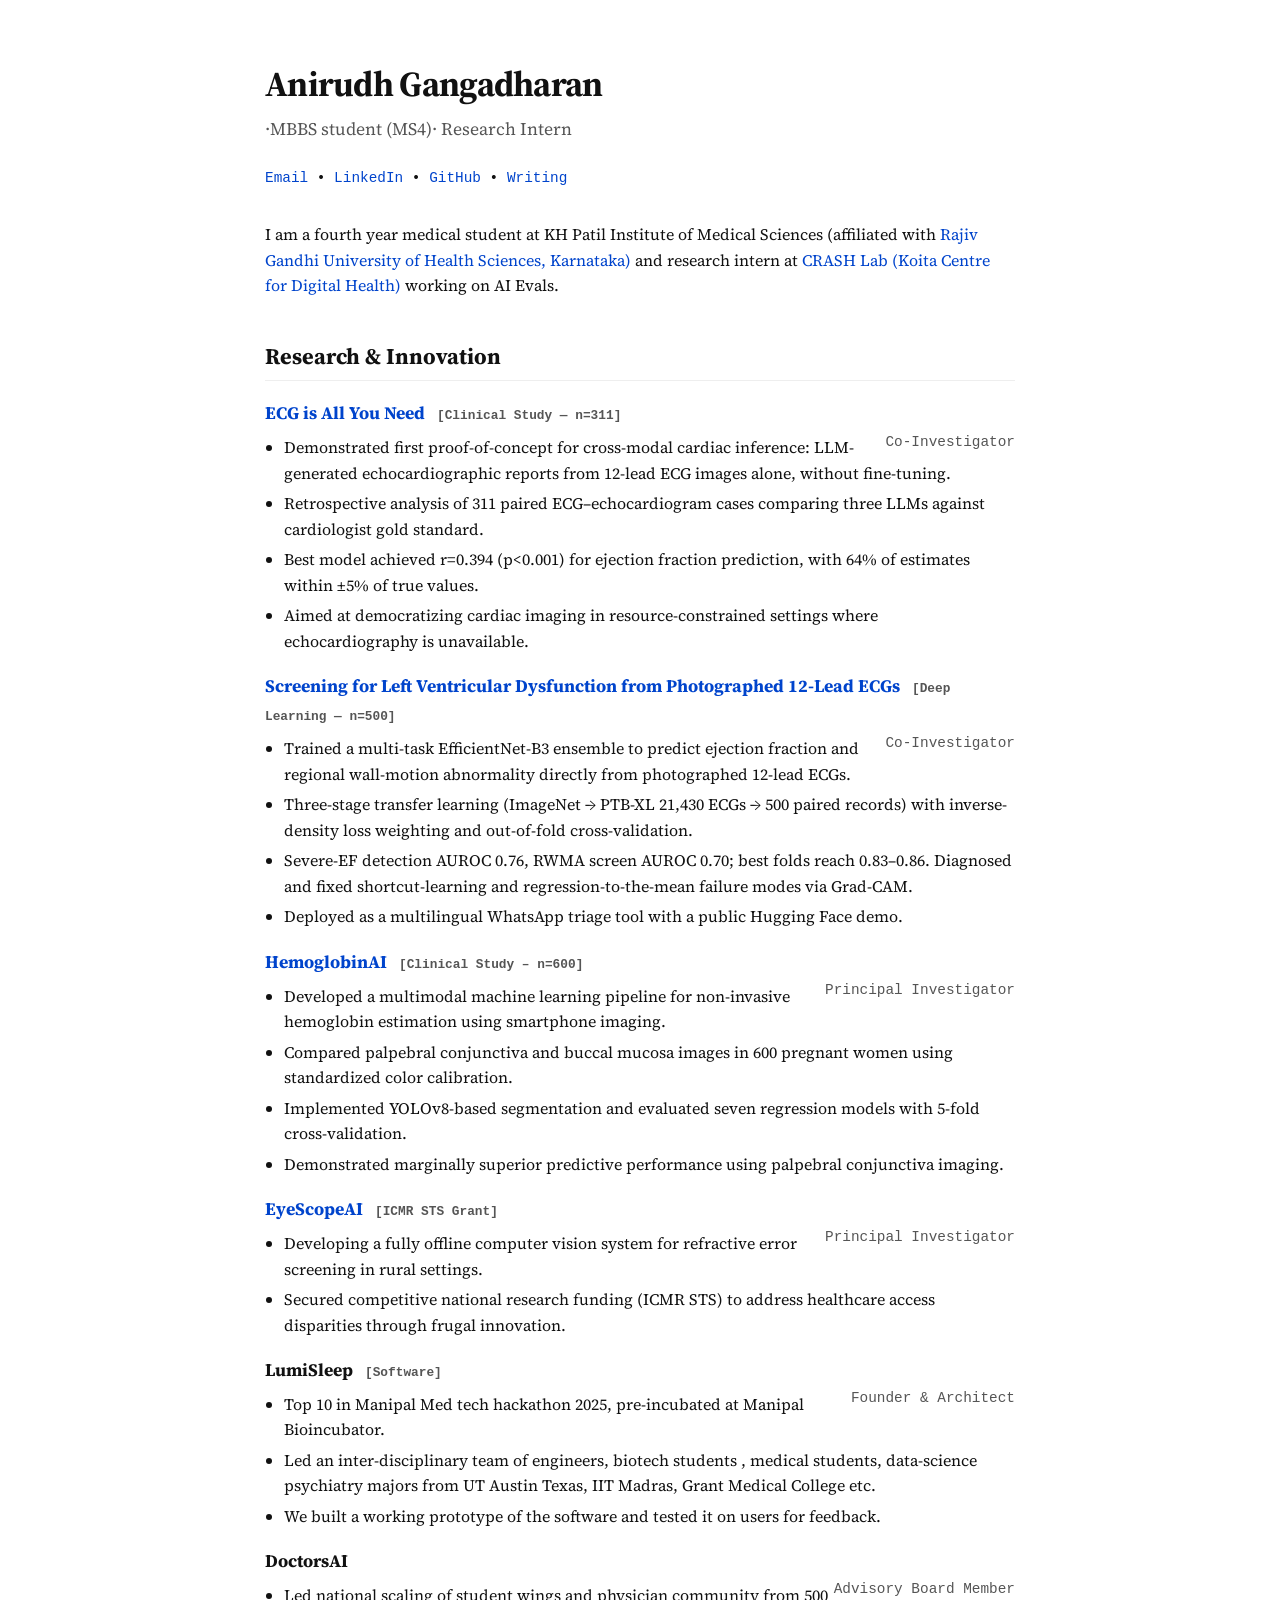
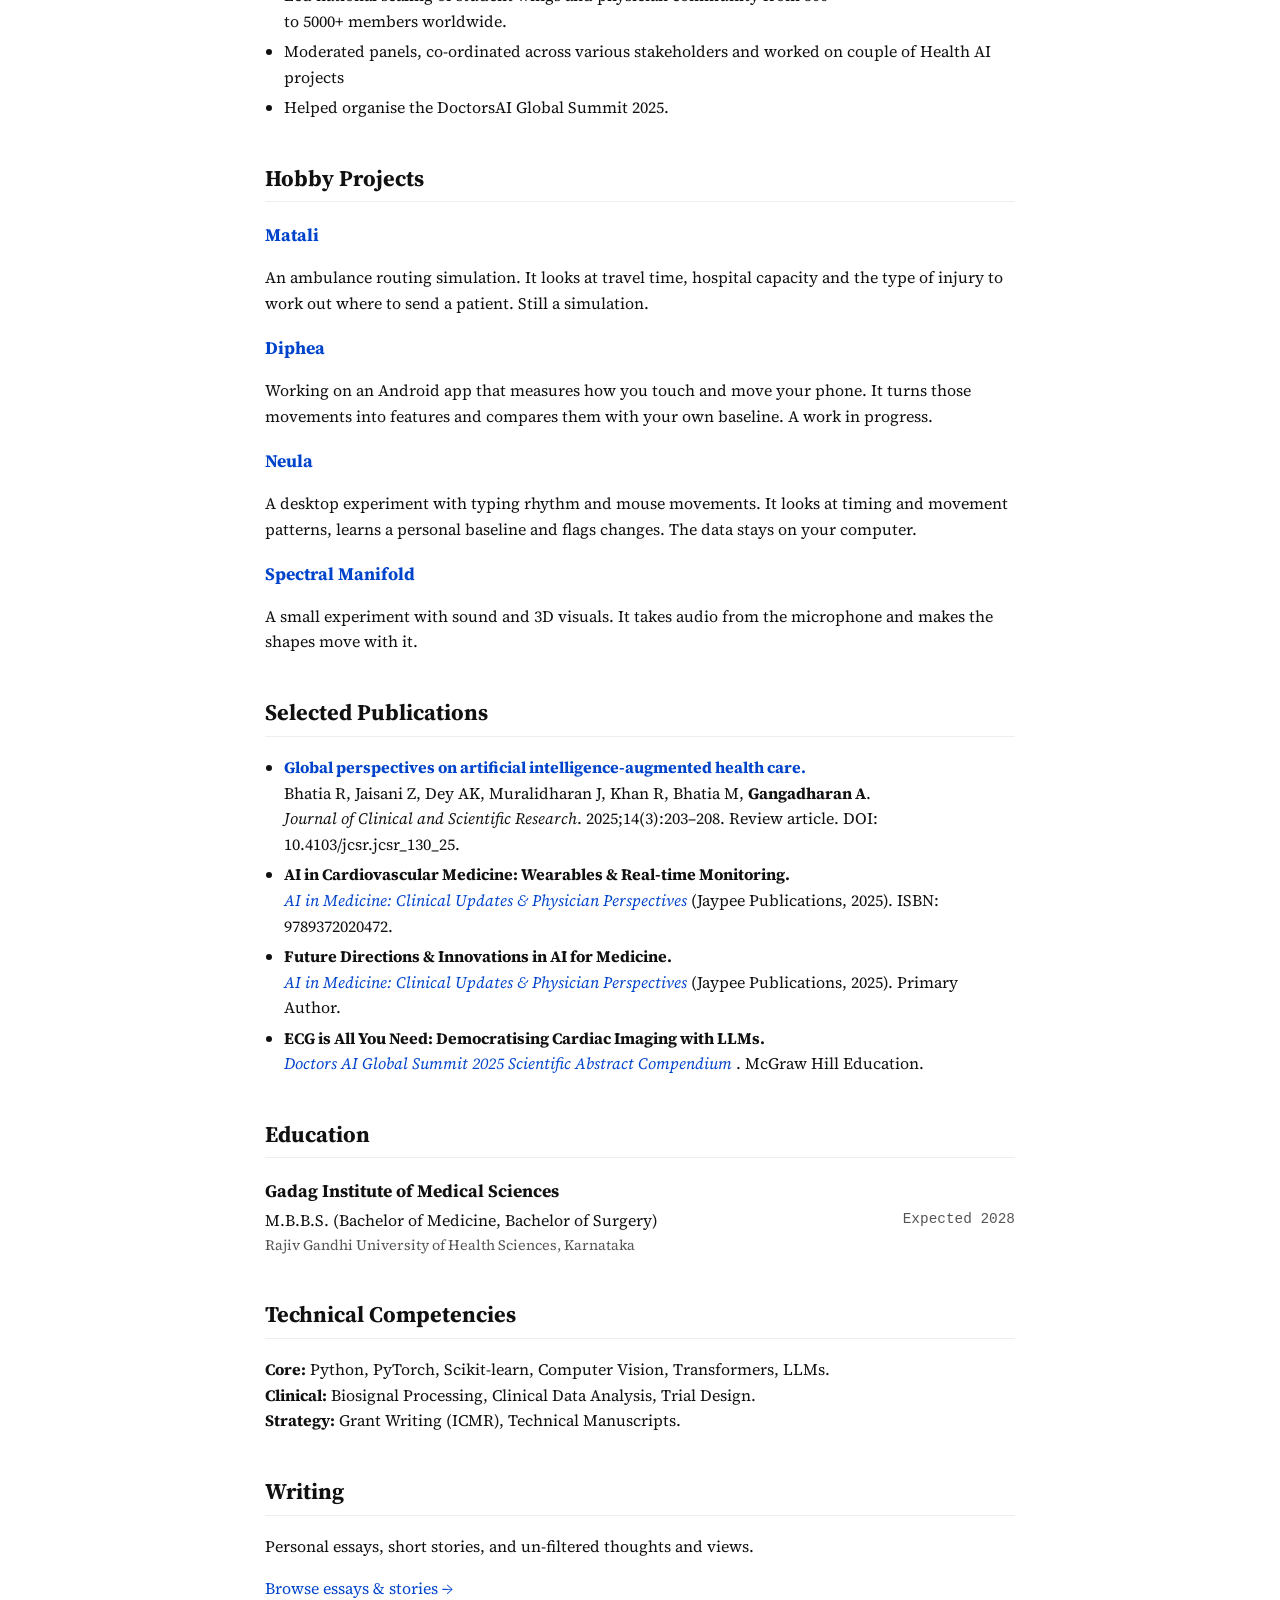
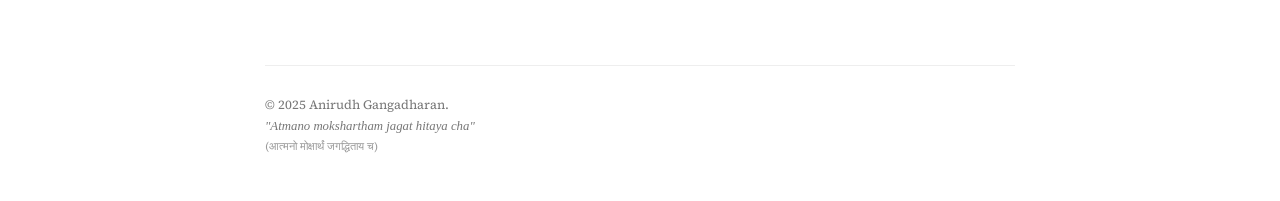
==== commit d6f6fd43: "Update index.html" ====
--- a/index.html
+++ b/index.html
@@ -67,7 +67,7 @@
 
     <section>
         <p>
-            I am a fourth year medical student at KH Patil Institute of Medical Sciences and research intern at <a href = "http://crashlab.in/" target= "_blank" rel = "noopener"> CRASH Lab </a> <a href = "https://kcdha.ashoka.edu.in/" target = "_blank" rel="noopener" >(Koita Centre for Digital Health)</a> working on AI Evals.
+            I am a fourth year medical student at KH Patil Institute of Medical Sciences (affiliated with <a href= "https://www.rguhs.ac.in/" target="_blank" rel="noopener"> Rajiv Gandhi University of Health Sciences, Karnataka)</a> and research intern at <a href = "http://crashlab.in/" target= "_blank" rel = "noopener"> CRASH Lab </a> <a href = "https://kcdha.ashoka.edu.in/" target = "_blank" rel="noopener" >(Koita Centre for Digital Health)</a> working on AI Evals.
         </p>
     </section>
 
@@ -156,7 +156,7 @@
             <ul>
                 <li>Led national scaling of student wings and physician community from 500 to 5000+ members worldwide.</li>
                 <li>Moderated panels, co-ordinated across various stakeholders and worked on couple of Health AI projects</li>
-                <li>Helped organise the Global Summit 2025.</li>
+                <li>Helped organise the DoctorsAI Global Summit 2025.</li>
             </ul>
         </div>
     </section>
@@ -209,15 +209,15 @@
             </li>
             <li>
                 <strong>AI in Cardiovascular Medicine: Wearables & Real-time Monitoring.</strong><br>
-                <em>AI in Medicine: Clinical Updates & Physician Perspectives</em> (Jaypee Publications, 2025). ISBN: 9789372020472.  
+                <em><a href="https://jaypeebrothers.com/products/ai-in-medicine-clinical-updates-physician-perspectives-by-amit-kumar-dey" target="_blank" rel="noopener"> AI in Medicine: Clinical Updates & Physician Perspectives</a></em> (Jaypee Publications, 2025). ISBN: 9789372020472.  
             </li>
             <li>
                 <strong>Future Directions & Innovations in AI for Medicine.</strong><br>
-                <em>AI in Medicine: Clinical Updates & Physician Perspectives</em> (Jaypee Publications, 2025). Primary Author. 
+                <em><a href="https://jaypeebrothers.com/products/ai-in-medicine-clinical-updates-physician-perspectives-by-amit-kumar-dey" target="_blank" rel="noopener"> AI in Medicine: Clinical Updates & Physician Perspectives</a></em> (Jaypee Publications, 2025). Primary Author. 
             </li>
             <li>
                 <strong>ECG is All You Need: Democratising Cardiac Imaging with LLMs.</strong><br>
-                <em>Doctors AI Global Summit 2025 Scientific Abstract Compendium</em>. McGraw Hill Education.  
+                <em><a href= "https://www.researchgate.net/publication/398423498_Doctors_AI_Global_Summit_2025_Abstract_Compendium" target="_blank" rel="noopener"> Doctors AI Global Summit 2025 Scientific Abstract Compendium </a></em>. McGraw Hill Education.  
             </li>
         </ul>
     </section>
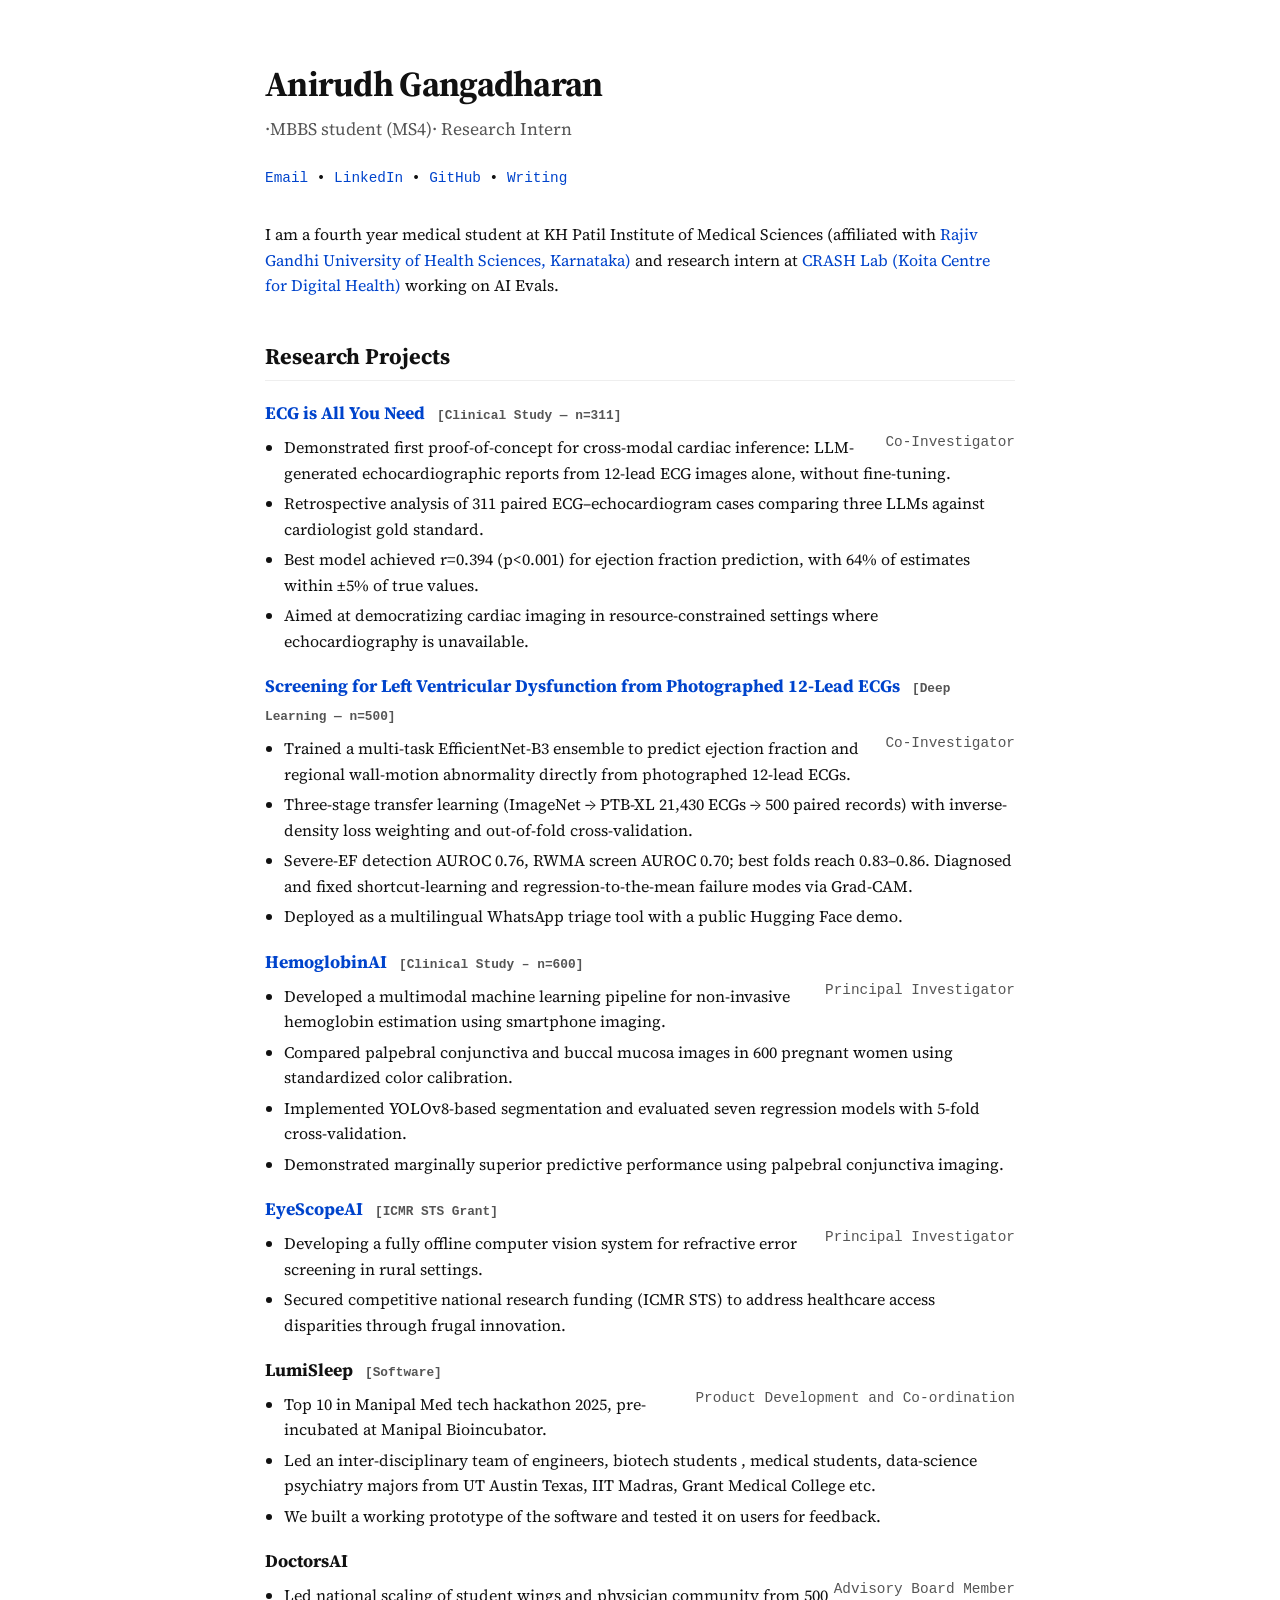
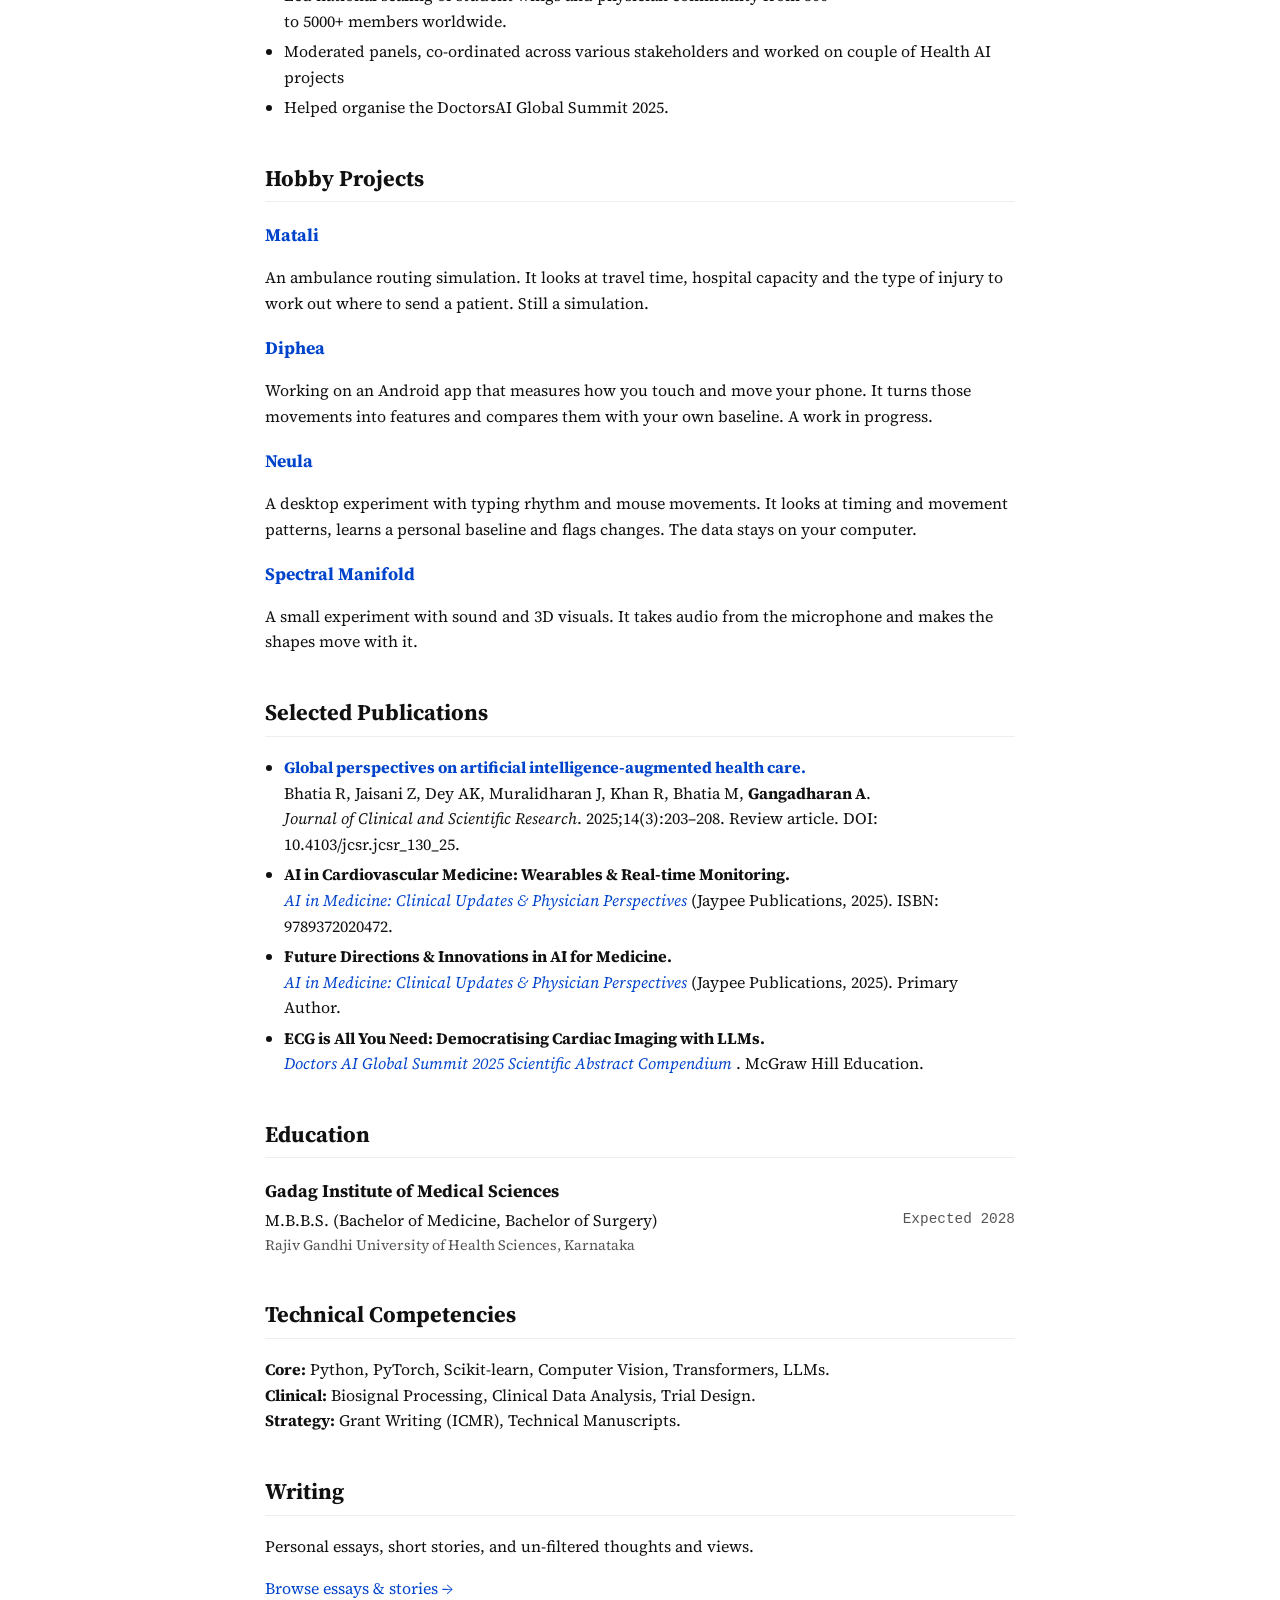
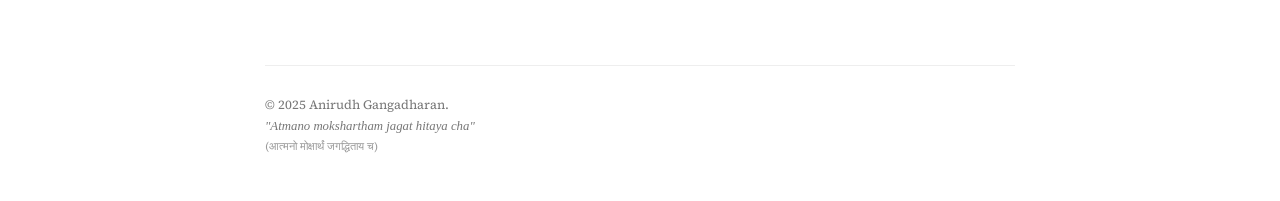
==== commit 8da7277e: "Update index.html" ====
--- a/index.html
+++ b/index.html
@@ -72,7 +72,7 @@
     </section>
 
     <section>
-        <h2>Research & Innovation</h2>
+        <h2>Research Projects</h2>
 
          <div class="item">
             <h3>
@@ -142,7 +142,7 @@
 
         <div class="item">
             <h3>LumiSleep <span class="project-tags">[Software]</span></h3>
-            <span class="date">Founder & Architect</span>
+            <span class="date">Product Development and Co-ordination</span>
             <ul>
                 <li>Top 10 in Manipal Med tech hackathon 2025, pre-incubated at Manipal Bioincubator.</li>
                 <li>Led an inter-disciplinary team of engineers, biotech students , medical students, data-science psychiatry majors from UT Austin Texas, IIT Madras, Grant Medical College etc. </li>
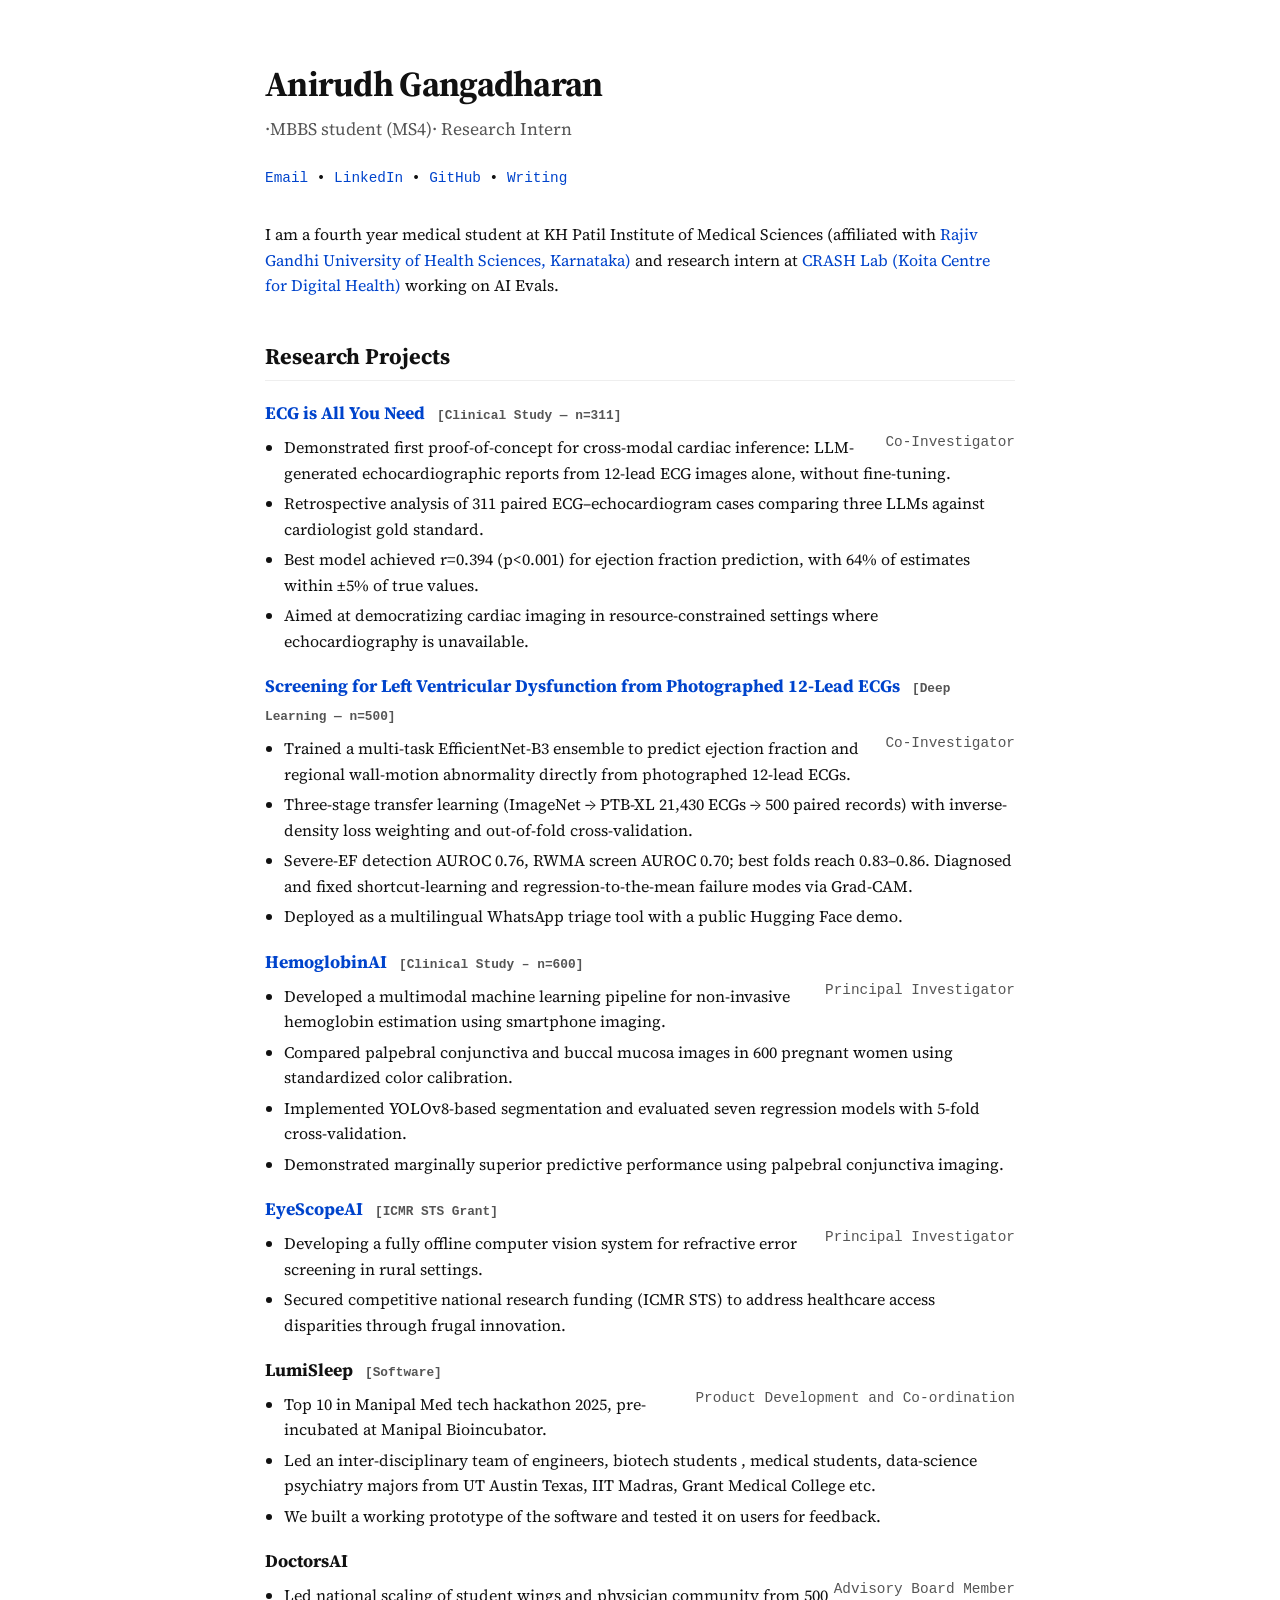
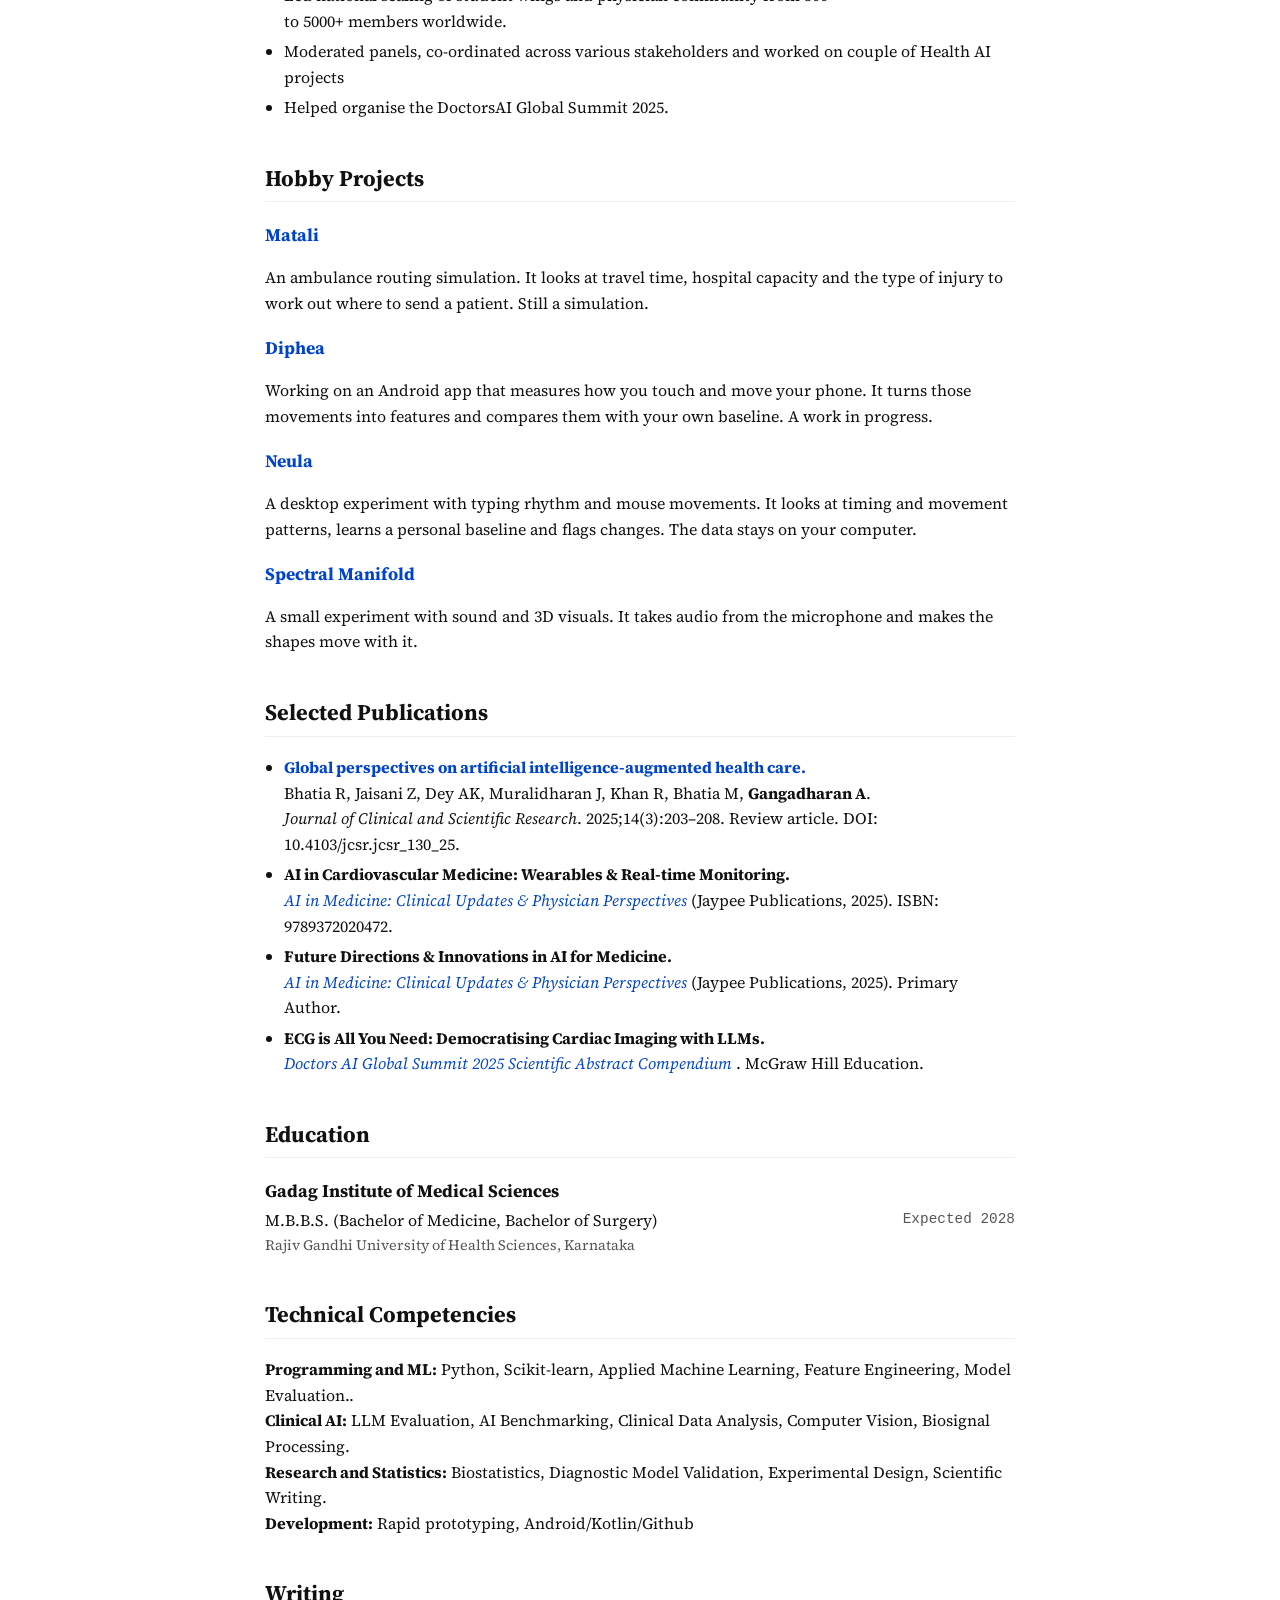
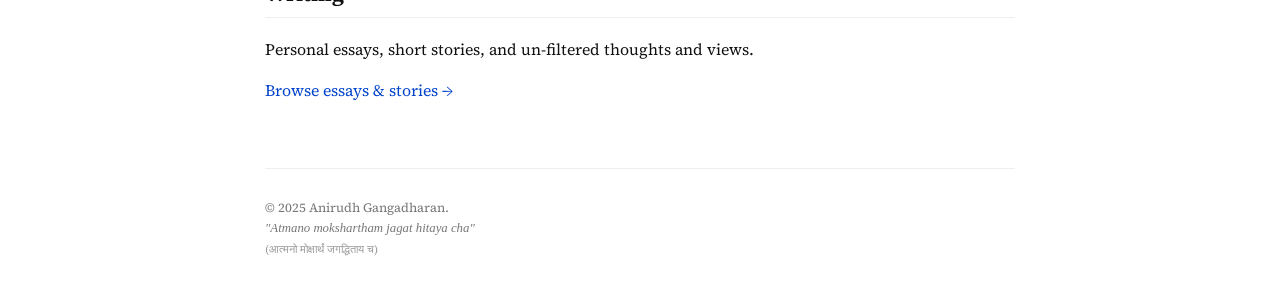
==== commit 00b9f482: "Update index.html" ====
--- a/index.html
+++ b/index.html
@@ -235,9 +235,10 @@
     <section>
         <h2>Technical Competencies</h2>
         <p>
-            <strong>Core:</strong> Python, PyTorch, Scikit-learn, Computer Vision, Transformers, LLMs.<br>
-            <strong>Clinical:</strong> Biosignal Processing, Clinical Data Analysis, Trial Design.<br>
-            <strong>Strategy:</strong> Grant Writing (ICMR), Technical Manuscripts.
+            <strong>Programming and ML:</strong>  Python, Scikit-learn, Applied Machine Learning, Feature Engineering, Model Evaluation..<br>
+            <strong>Clinical AI:</strong> LLM Evaluation, AI Benchmarking, Clinical Data Analysis, Computer Vision, Biosignal Processing.<br>
+            <strong>Research and Statistics:</strong> Biostatistics, Diagnostic Model Validation, Experimental Design, Scientific Writing.<br>
+            <strong>Development:</strong> Rapid prototyping, Android/Kotlin/Github
         </p>
     </section>
 
